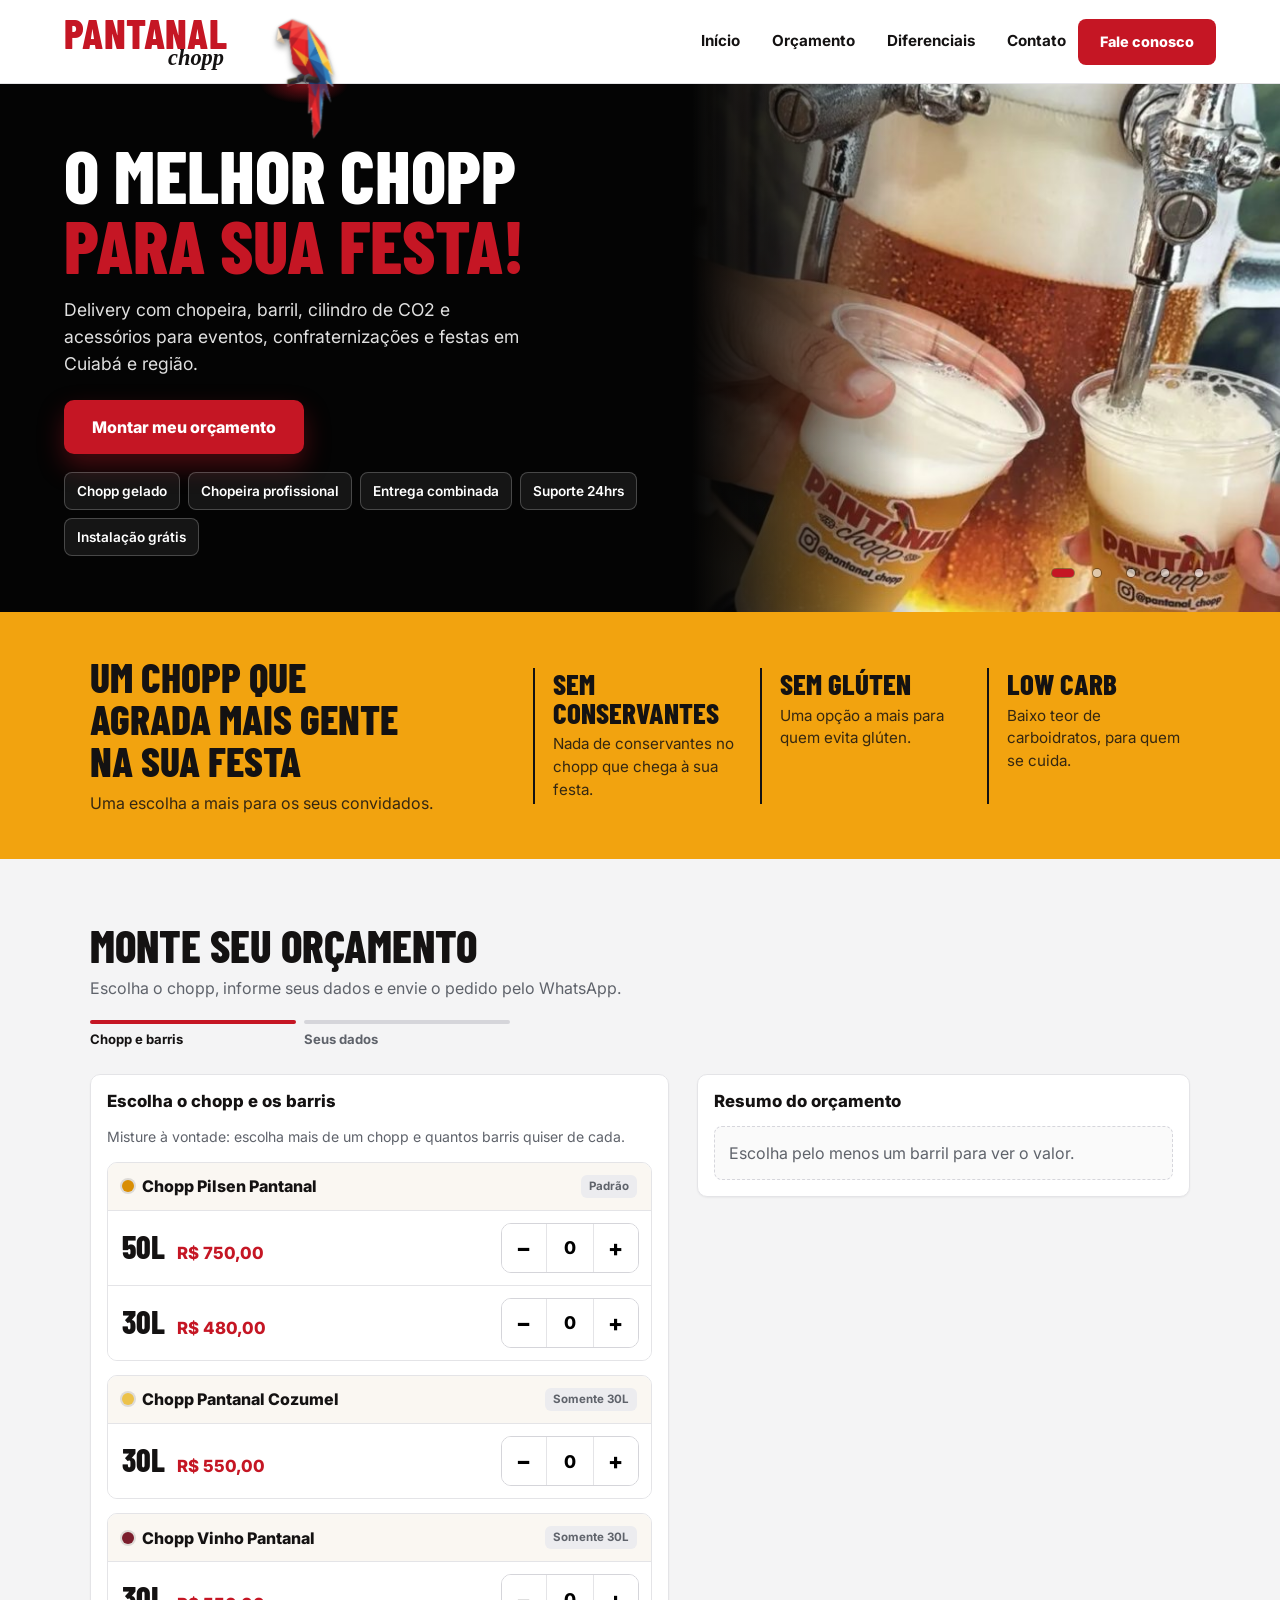
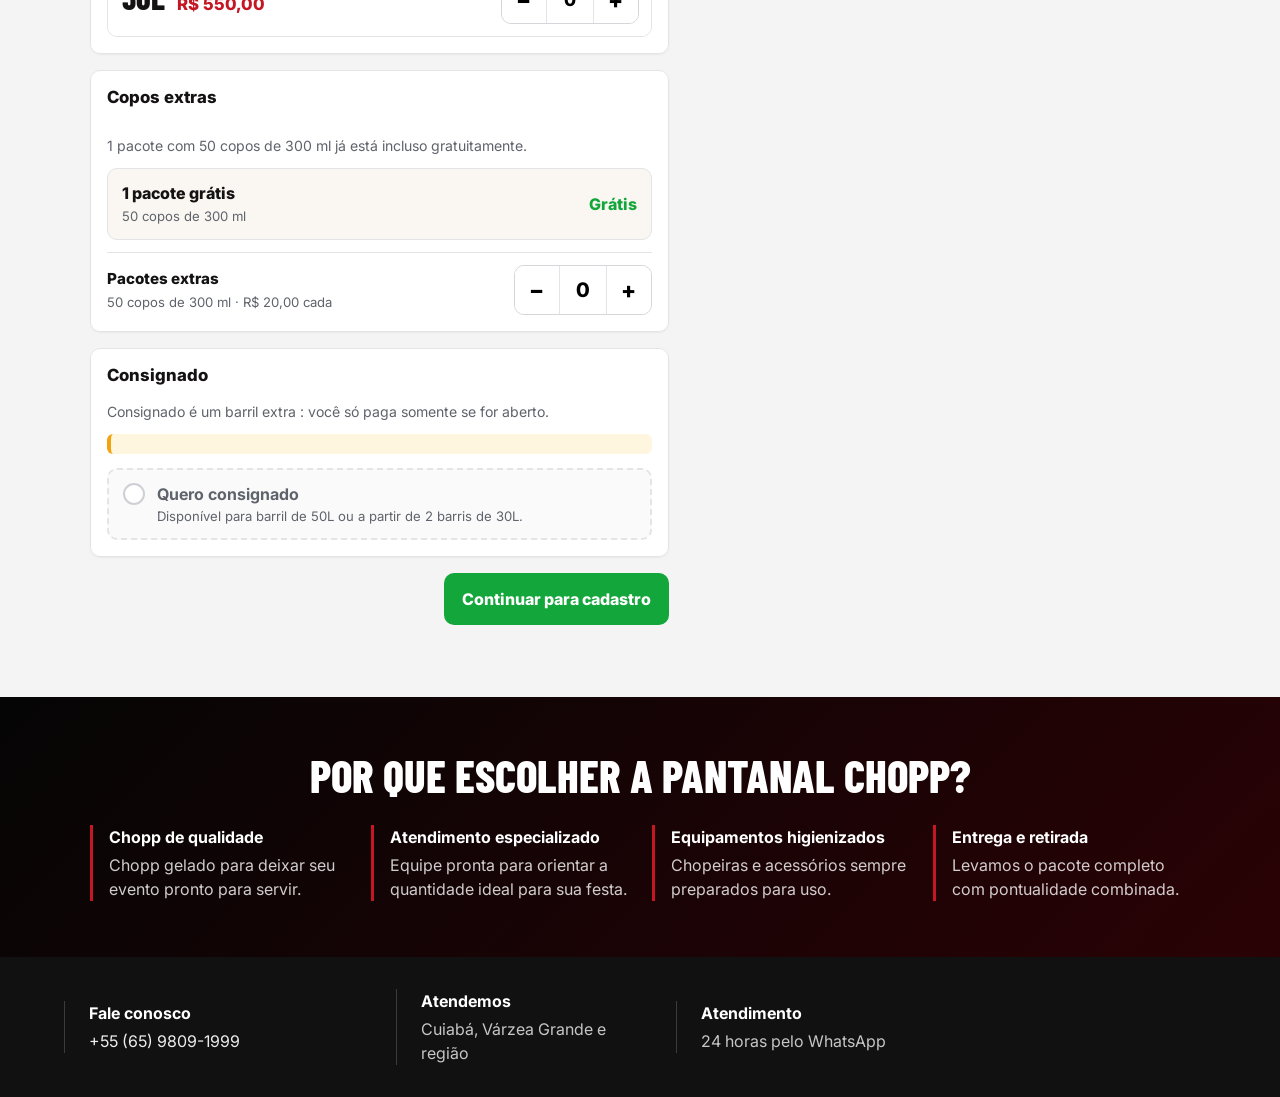
==== index.html @ 11d3174d "Atualizando o projeto com novas alterações" ====
<!doctype html>
<html lang="pt-BR">

<head>
  <meta charset="UTF-8" />
  <meta name="viewport" content="width=device-width, initial-scale=1.0, viewport-fit=cover" />
  <meta name="theme-color" content="#040404" />
  <title>Pantanal Chopp | Orçamento via WhatsApp</title>
  <link rel="preconnect" href="https://fonts.googleapis.com" />
  <link rel="preconnect" href="https://fonts.gstatic.com" crossorigin />
  <link
    href="https://fonts.googleapis.com/css2?family=Barlow+Condensed:wght@700;800&family=Inter:wght@400;500;600;700;800&display=swap"
    rel="stylesheet" />
  <link rel="stylesheet" href="styles.css" />
</head>

<body>

  <header class="site-header">

    <a class="brand" href="#inicio" aria-label="Pantanal Chopp - início">
      <span>Pantanal</span>
      <small>chopp</small>
    </a>

    <!-- Arara apoiada na borda da área preta (ver .arara-perch no CSS) -->
    <div class="arara-perch" aria-hidden="true">
      <img class="arara" src="logo-arara.png" alt="" decoding="async" />
    </div>

    <nav class="main-nav" id="mainNav" aria-label="Navegação principal">
      <a href="#inicio">Início</a>
      <a href="#orcamento">Orçamento</a>
      <a href="#como-funciona">Diferenciais</a>
      <a href="#contato">Contato</a>
    </nav>

    <div class="header-actions">
      <a class="header-whatsapp" href="https://wa.me/5565993307137" target="_blank" rel="noopener">
        <span class="label-long">Fale conosco</span><span class="label-short">WhatsApp</span>
      </a>
      <button class="menu-toggle" id="menuToggle" type="button" aria-label="Abrir menu" aria-expanded="false"
        aria-controls="mainNav">
        <span></span><span></span><span></span>
      </button>
    </div>

  </header>

  <main>
    <section class="hero" id="inicio">
      <div class="hero-figure" id="heroFigure" role="group" aria-roledescription="carrossel"
        aria-label="Fotos da Pantanal Chopp">

        <img class="hero-slide hero-slide--photo" src="slide-copos.jpg"
          alt="Dois copos de chopp Pantanal sendo servidos na chopeira" width="597" height="818" aria-hidden="true"
          style="--pos-m: center 80%; --pos-d: center 55%" />
        <img class="hero-slide hero-slide--photo" src="slide-campeao.jpg"
          alt="Pantanal Chopp Cuiabá, campeão no concurso Brasil Cup, com taça de chopp e troféus" width="778"
          height="984" aria-hidden="true" style="--pos-m: center 6%; --pos-d: center 10%" />
        <img class="hero-slide hero-slide--photo" src="slide-caneca.jpg"
          alt="Caneca de chopp gelada com a marca Pantanal Chopp" width="1024" height="1024" aria-hidden="true"
          style="--pos-m: center 50%; --pos-d: center 45%" />
        <img class="hero-slide hero-slide--photo" src="slide-caneca-rosa.jpg"
          alt="Mulher segurando caneca de chopp Pantanal Chopp em uma festa" width="680" height="1024"
          aria-hidden="true" style="--pos-m: center 50%; --pos-d: center 50%" />
        <img class="hero-slide hero-slide--photo" src="hero-pantanal-chopp.jpeg"
          alt="Mulher segurando caneca de chopp Pantanal Chopp em uma festa" width="680" height="1024"
          aria-hidden="true" style="--pos-m: center 50%; --pos-d: center 50%" />

        <div class="hero-dots" id="heroDots"></div>
      </div>

      <div class="hero-content">
        <h1>O melhor chopp <span>para sua festa!</span></h1>
        <p>
          Delivery com chopeira, barril, cilindro de CO2 e acessórios para eventos,
          confraternizações e festas em Cuiabá e região.
        </p>

        <a class="hero-cta" href="#orcamento">Montar meu orçamento</a>

        <ul class="hero-badges" aria-label="Diferenciais">
          <li>Chopp gelado</li>
          <li>Chopeira profissional</li>
          <li>Entrega combinada</li>
          <li>Suporte 24hrs</li>
          <li>Instalação grátis</li>
        </ul>
      </div>
    </section>

    <section class="perks" aria-labelledby="perks-title">
      <div class="perks-inner">
        <div class="perks-lead">
          <h2 id="perks-title">Um chopp que agrada mais gente na sua festa</h2>
          <p>Uma escolha a mais para os seus convidados.</p>
        </div>

        <ul class="perks-list">
          <li>
            <strong>Sem conservantes</strong>
            <span>Nada de conservantes no chopp que chega à sua festa.</span>
          </li>
          <li>
            <strong>Sem glúten</strong>
            <span>Uma opção a mais para quem evita glúten.</span>
          </li>
          <li>
            <strong>Low carb</strong>
            <span>Baixo teor de carboidratos, para quem se cuida.</span>
          </li>
        </ul>
      </div>
    </section>

    <section class="budget-section" id="orcamento">
      <div class="section-heading">
        <h2>Monte seu orçamento</h2>
        <p>Escolha o chopp, informe seus dados e envie o pedido pelo WhatsApp.</p>
      </div>

      <form class="budget-grid" id="budgetForm" data-step="1" novalidate>
        <ol class="progress" aria-label="Etapas do orçamento">
          <li><span>Chopp e barris</span></li>
          <li><span>Seus dados</span></li>
        </ol>

        <div class="steps">
          <section class="form-step is-active" data-step="1" aria-label="Etapa de orçamento">
            <fieldset class="panel" id="barris">
              <legend>Escolha o chopp e os barris</legend>
              <p class="panel-hint">Misture à vontade: escolha mais de um chopp e quantos barris quiser de cada.

              <div class="beer-list">
                <div class="beer" role="group" aria-labelledby="beer-pilsen" style="--beer: #d98e04">
                  <div class="beer-head">
                    <h3 id="beer-pilsen">Chopp Pilsen Pantanal</h3>
                    <span class="beer-tag">Padrão</span>
                  </div>
                  <div class="keg-row">
                    <div class="keg-info">
                      <strong>50L</strong>
                      <em>R$ 750,00</em>
                    </div>
                    <div class="quantity-control keg-qty" role="group"
                      aria-label="Quantidade de barris de 50L de Chopp Pilsen Pantanal">
                      <button type="button" data-target="qty-pilsen-50" data-delta="-1"
                        aria-label="Diminuir barris de 50L de Chopp Pilsen Pantanal">−</button>
                      <input id="qty-pilsen-50" name="qty-pilsen-50" type="number" min="0" max="20" value="0"
                        inputmode="numeric" data-keg data-beer="Chopp Pilsen Pantanal" data-short="Pilsen"
                        data-size="50L" data-liters="50" data-cups="166" data-price="750"
                        aria-label="Quantidade de barris de 50L de Chopp Pilsen Pantanal" />
                      <button type="button" data-target="qty-pilsen-50" data-delta="1"
                        aria-label="Aumentar barris de 50L de Chopp Pilsen Pantanal">+</button>
                    </div>
                  </div>
                  <div class="keg-row">
                    <div class="keg-info">
                      <strong>30L</strong>
                      <em>R$ 480,00</em>
                    </div>
                    <div class="quantity-control keg-qty" role="group"
                      aria-label="Quantidade de barris de 30L de Chopp Pilsen Pantanal">
                      <button type="button" data-target="qty-pilsen-30" data-delta="-1"
                        aria-label="Diminuir barris de 30L de Chopp Pilsen Pantanal">−</button>
                      <input id="qty-pilsen-30" name="qty-pilsen-30" type="number" min="0" max="20" value="0"
                        inputmode="numeric" data-keg data-beer="Chopp Pilsen Pantanal" data-short="Pilsen"
                        data-size="30L" data-liters="30" data-cups="100" data-price="480"
                        aria-label="Quantidade de barris de 30L de Chopp Pilsen Pantanal" />
                      <button type="button" data-target="qty-pilsen-30" data-delta="1"
                        aria-label="Aumentar barris de 30L de Chopp Pilsen Pantanal">+</button>
                    </div>
                  </div>
                </div>
                <div class="beer" role="group" aria-labelledby="beer-cozumel" style="--beer: #ecc24a">
                  <div class="beer-head">
                    <h3 id="beer-cozumel">Chopp Pantanal Cozumel</h3>
                    <span class="beer-tag">Somente 30L</span>
                  </div>
                  <div class="keg-row">
                    <div class="keg-info">
                      <strong>30L</strong>
                      <em>R$ 550,00</em>
                    </div>
                    <div class="quantity-control keg-qty" role="group"
                      aria-label="Quantidade de barris de 30L de Chopp Pantanal Cozumel">
                      <button type="button" data-target="qty-cozumel-30" data-delta="-1"
                        aria-label="Diminuir barris de 30L de Chopp Pantanal Cozumel">−</button>
                      <input id="qty-cozumel-30" name="qty-cozumel-30" type="number" min="0" max="20" value="0"
                        inputmode="numeric" data-keg data-beer="Chopp Pantanal Cozumel" data-short="Cozumel"
                        data-size="30L" data-liters="30" data-cups="100" data-price="550"
                        aria-label="Quantidade de barris de 30L de Chopp Pantanal Cozumel" />
                      <button type="button" data-target="qty-cozumel-30" data-delta="1"
                        aria-label="Aumentar barris de 30L de Chopp Pantanal Cozumel">+</button>
                    </div>
                  </div>
                </div>
                <div class="beer" role="group" aria-labelledby="beer-vinho" style="--beer: #7b1e2c">
                  <div class="beer-head">
                    <h3 id="beer-vinho">Chopp Vinho Pantanal</h3>
                    <span class="beer-tag">Somente 30L</span>
                  </div>
                  <div class="keg-row">
                    <div class="keg-info">
                      <strong>30L</strong>
                      <em>R$ 550,00</em>
                    </div>
                    <div class="quantity-control keg-qty" role="group"
                      aria-label="Quantidade de barris de 30L de Chopp Vinho Pantanal">
                      <button type="button" data-target="qty-vinho-30" data-delta="-1"
                        aria-label="Diminuir barris de 30L de Chopp Vinho Pantanal">−</button>
                      <input id="qty-vinho-30" name="qty-vinho-30" type="number" min="0" max="20" value="0"
                        inputmode="numeric" data-keg data-beer="Chopp Vinho Pantanal" data-short="Vinho" data-size="30L"
                        data-liters="30" data-cups="100" data-price="550"
                        aria-label="Quantidade de barris de 30L de Chopp Vinho Pantanal" />
                      <button type="button" data-target="qty-vinho-30" data-delta="1"
                        aria-label="Aumentar barris de 30L de Chopp Vinho Pantanal">+</button>
                    </div>
                  </div>
                </div>
              </div>

              <p class="form-error" id="budgetError" role="alert"></p>
            </fieldset>

            <!-- COPOS EXTRAS -->
<fieldset class="panel cups-panel" id="cupsPanel">
  <legend>Copos extras</legend>

  <p class="panel-hint">
    1 pacote com 50 copos de 300 ml já está incluso gratuitamente.
  </p>

  <div class="cups-free">
    <div>
      <strong>1 pacote grátis</strong>
      <span>50 copos de 300 ml</span>
    </div>

    <strong>Grátis</strong>
  </div>

  <div class="cups-extra-row">
    <div class="cups-extra-info">
      <strong>Pacotes extras</strong>
      <span>50 copos de 300 ml · R$ 20,00 cada</span>
    </div>

    <div
      class="quantity-control cups-qty"
      role="group"
      aria-label="Quantidade de pacotes de copos extras"
    >
      <button
        type="button"
        data-target="extra-cups"
        data-delta="-1"
        aria-label="Diminuir pacotes de copos extras"
      >
        −
      </button>

      <input
        id="extra-cups"
        name="extra-cups"
        type="number"
        min="0"
        max="20"
        value="0"
        inputmode="numeric"
        aria-label="Quantidade de pacotes de copos extras"
      />

      <button
        type="button"
        data-target="extra-cups"
        data-delta="1"
        aria-label="Aumentar pacotes de copos extras"
      >
        +
      </button>
    </div>
  </div>
</fieldset>

            <fieldset class="panel consign-panel is-locked" id="consignPanel">
              <legend>Consignado</legend>
              <p class="panel-hint">Consignado é um barril extra : você só paga somente se for aberto.</p>

              <div class="consign-warning" role="note">

              </div>

              <label class="consign-toggle">
                <input type="checkbox" id="consignado" name="consignado" disabled />
                <span class="check"></span>
                <span class="consign-text">
                  <strong>Quero consignado</strong>
                  <small id="consignHint">Disponível para barril de 50L ou a partir de 2 barris de 30L.</small>
                </span>
              </label>

              <div class="consign-options" id="consignOptions">
                <p class="consign-question" id="consignQuestion">Qual barril você quer no consignado?</p>
                <div class="consign-choices" role="radiogroup" aria-labelledby="consignQuestion">
                  <label class="consign-choice">
                    <input type="radio" name="consignKeg" value="50L Pilsen" data-size="50L"
                      data-beer="Chopp Pilsen Pantanal" data-short="Pilsen" />
                    <span class="check"></span>
                    <span><strong>50L</strong> · Chopp Pilsen Pantanal</span>
                  </label>
                  <label class="consign-choice">
                    <input type="radio" name="consignKeg" value="30L Pilsen" data-size="30L"
                      data-beer="Chopp Pilsen Pantanal" data-short="Pilsen" />
                    <span class="check"></span>
                    <span><strong>30L</strong> · Chopp Pilsen Pantanal</span>
                  </label>


                </div>
                <p class="form-error" id="consignError" role="alert"></p>
              </div>
            </fieldset>

            



            <div class="step-actions">
              <button class="next-button" type="button" id="goToCustomerData">Continuar para cadastro</button>
            </div>
          </section>

          <section class="form-step" data-step="2" aria-label="Etapa de cadastro">
            <section class="panel customer-panel">
              <h2>Seus dados</h2>

              <label>
                Nome completo
                <input id="name" name="name" type="text" placeholder="Digite seu nome completo" autocomplete="name"
                  required />
              </label>

              <label>
                CPF ou CNPJ
                <input id="document" name="document" type="text" inputmode="numeric" placeholder="Somente números"
                  autocomplete="off" required maxlength="18" />
                <small class="field-help">CPF tem 11 dígitos. CNPJ tem 14 dígitos.</small>
              </label>

              <label>
                WhatsApp
                <input id="phone" name="phone" type="tel" placeholder="(65) 9 9999-9999" autocomplete="tel" required />
              </label>

              <label>
                Endereço de entrega
                <input id="address" name="address" type="text" placeholder="Rua, número, bairro e cidade"
                  autocomplete="street-address" required />
              </label>

              <button type="button" id="getLocationButton">
                📍 Usar minha localização atual
              </button>

              <p id="locationStatus"></p>

              <div class="two-columns">
                <label>
                  Data da entrega
                  <input id="date" name="date" type="date" required />
                </label>

                <label>
                  Hora da entrega
                  <input id="time" name="time" type="time" required />
                </label>
              </div>

              <fieldset class="voltage-field">
                <legend>Voltagem do local de instalação</legend>
                <div class="segmented">
                  <label>
                    <input type="radio" name="voltage" value="127V" required />
                    <span>127V</span>
                  </label>
                  <label>
                    <input type="radio" name="voltage" value="220V" required />
                    <span>220V</span>
                  </label>
                </div>
              </fieldset>

              <label>
                Observações
                <textarea id="notes" name="notes" rows="3" placeholder="Opcional"></textarea>
              </label>

              <div class="step-actions split-actions">
                <button class="back-button" type="button" id="backToBudget">Voltar</button>
                <button class="submit-button" type="submit">Receber orçamento no WhatsApp</button>
              </div>

              <p class="privacy">Seus dados serão usados apenas para montar o atendimento.</p>
            </section>
          </section>
        </div>

        <aside class="sidebar">
          <section class="panel summary is-empty" id="budgetSummary" aria-live="polite">
            <h2>Resumo do orçamento</h2>
            <p class="summary-empty" id="summaryEmpty">Escolha pelo menos um barril para ver o valor.</p>
            <dl>
              <div class="summary-items">
                <dt>Barris</dt>
                <dd id="summaryKeg">-</dd>
              </div>
              <div>
                <dt>total</dt>
                <dd id="summaryLiters">-</dd>
              </div>
              <div>
                <dd id="summaryCups">-</dd>
              </div>
              <div>
                <dt>Consignado</dt>
                <dd id="summaryConsign">Não</dd>
              </div>
              <div class="summary-energy">
                <dt>Energia</dt>
                <dd id="summaryVoltage">Informe no cadastro</dd>
              </div>
              <div class="summary-total">
                <dt>Total estimado</dt>
                <dd id="summaryTotal">-</dd>
              </div>
            </dl>
          </section>
        </aside>

        <div class="action-bar" id="actionBar">
          <div class="action-total">
            <span id="barLabel">Total estimado</span>
            <strong id="barTotal">Escolha um barril</strong>
          </div>
          <button class="bar-button" type="button" id="barAction">Continuar</button>
        </div>
      </form>
    </section>

    <section class="benefits" id="como-funciona">
      <h2>Por que escolher a Pantanal Chopp?</h2>
      <div class="benefit-grid">
        <article>
          <strong>Chopp de qualidade</strong>
          <p>Chopp gelado para deixar seu evento pronto para servir.</p>
        </article>
        <article>
          <strong>Atendimento especializado</strong>
          <p>Equipe pronta para orientar a quantidade ideal para sua festa.</p>
        </article>
        <article>
          <strong>Equipamentos higienizados</strong>
          <p>Chopeiras e acessórios sempre preparados para uso.</p>
        </article>
        <article>
          <strong>Entrega e retirada</strong>
          <p>Levamos o pacote completo com pontualidade combinada.</p>
        </article>
      </div>
    </section>
  </main>

  <footer class="site-footer" id="contato">


    <div>
      <strong>Fale conosco</strong>
      <a href="https://wa.me/556598091999" target="_blank" rel="noopener">+55 (65) 9809-1999</a>
    </div>

    <div>
      <strong>Atendemos</strong>
      <p>Cuiabá, Várzea Grande e região</p>
    </div>

    <div>
      <strong>Atendimento</strong>
      <p>24 horas pelo WhatsApp</p>
    </div>

  </footer>

  <script src="script.js"></script>
</body>

</html>
---- styles.css ----
:root {
  --red: #c51624;
  --red-dark: #9f111c;
  --ink: #141212;
  --muted: #5f636b;
  --line: #e4e4e7;
  --paper: #f4f4f5;
  --night: #040404;
  --amber: #f2a30f;
  --amber-soft: #fff6df;
  --green: #13a63b;
  --green-dark: #0f8d32;
  --radius: 10px;
  --pad: clamp(16px, 5vw, 80px);
  --display: "Barlow Condensed", "Arial Narrow", Arial, sans-serif;
  --body: "Inter", Arial, sans-serif;
}

* {
  box-sizing: border-box;
}

html {
  scroll-behavior: smooth;
  scroll-padding-top: 72px;
  -webkit-text-size-adjust: 100%;
  text-size-adjust: 100%;
}

body {
  margin: 0;
  color: var(--ink);
  font-family: var(--body);
  line-height: 1.5;
  background: #fff;
  overflow-x: clip;
  -webkit-tap-highlight-color: transparent;
}

img {
  display: block;
  max-width: 100%;
}

a {
  color: inherit;
  text-decoration: none;
}

button,
input,
textarea {
  font: inherit;
}

:focus-visible {
  outline: 3px solid rgba(197, 22, 36, 0.5);
  outline-offset: 2px;
}

/* ---------- Header ---------- */

.site-header {
  position: sticky;
  top: 0;
  z-index: 30;
  display: flex;
  align-items: center;
  justify-content: space-between;
  gap: 12px;
  height: 64px;
  padding: 0 16px;
  background: #fff;
  border-bottom: 1px solid var(--line);
}

.brand {
  display: inline-flex;
  flex-direction: column;
  line-height: 0.82;
  text-transform: uppercase;
}

.brand span {
  color: var(--red);
  font-family: var(--display);
  font-size: 1.75rem;
  font-weight: 800;
  letter-spacing: 0.01em;
}

.brand small {
  align-self: flex-end;
  margin-right: 0.15em;
  color: var(--ink);
  font-family: Georgia, "Times New Roman", serif;
  font-size: 1.1rem;
  font-style: italic;
  font-weight: 700;
  text-transform: lowercase;
}

.header-actions {
  display: flex;
  flex-shrink: 0;
  align-items: center;
  gap: 8px;
}

.label-long {
  display: none;
}

.header-whatsapp {
  display: inline-flex;
  align-items: center;
  justify-content: center;
  min-height: 42px;
  padding: 0 14px;
  border-radius: 8px;
  color: #fff;
  background: var(--red);
  font-size: 0.9rem;
  font-weight: 800;
  white-space: nowrap;
}

.header-whatsapp:hover {
  background: var(--red-dark);
}

.menu-toggle {
  display: grid;
  align-content: center;
  justify-items: center;
  gap: 5px;
  width: 44px;
  height: 44px;
  padding: 0;
  border: 1px solid var(--line);
  border-radius: 8px;
  background: #fff;
  cursor: pointer;
}

.menu-toggle span {
  width: 20px;
  height: 2px;
  border-radius: 2px;
  background: var(--ink);
  transition: transform 160ms ease, opacity 160ms ease;
}

.menu-toggle[aria-expanded="true"] span:nth-child(1) {
  transform: translateY(7px) rotate(45deg);
}

.menu-toggle[aria-expanded="true"] span:nth-child(2) {
  opacity: 0;
}

.menu-toggle[aria-expanded="true"] span:nth-child(3) {
  transform: translateY(-7px) rotate(-45deg);
}

.main-nav {
  position: absolute;
  z-index: 3;
  top: 100%;
  left: 0;
  right: 0;
  display: none;
  flex-direction: column;
  background: #fff;
  border-bottom: 1px solid var(--line);
  box-shadow: 0 18px 30px rgba(0, 0, 0, 0.12);
}

.main-nav.is-open {
  display: flex;
}

.main-nav a {
  padding: 16px 20px;
  border-top: 1px solid var(--line);
  font-weight: 700;
}

.main-nav a:first-child {
  border-top: 0;
}

.main-nav a:hover {
  color: var(--red);
}

/* ---------- Arara apoiada na área preta ----------
   A borda de baixo do header é a borda de cima da área preta (hero).
   O galho da arara fica exatamente nessa linha: o corpo aparece no branco
   e a cauda desce por cima do preto.
   Ajuste fino: --arara-h (tamanho) e --feet (onde fica o galho na imagem,
   0 = topo do PNG, 1 = base do PNG). */

.arara-perch {
  --arara-h: 96px;
  --feet: 0.55;
  position: relative;
  z-index: 2;
  display: flex;
  flex: 1 1 0;
  align-items: flex-end;
  justify-content: center;
  align-self: stretch;
  min-width: 0;
  pointer-events: none;
}

.arara {
  position: relative;
  flex: none;
  width: auto;
  max-width: none;
  height: var(--arara-h);
  /* joga a cauda para baixo da linha, com o galho exatamente sobre ela */
  margin-bottom: calc(-1px - var(--arara-h) * (1 - var(--feet)));
  transform-origin: 50% calc(var(--feet) * 100%);
  transform: perspective(520px) rotateY(-14deg) rotateX(3deg);
  filter: drop-shadow(0 5px 3px rgba(0, 0, 0, 0.28)) drop-shadow(0 0 1px rgba(0, 0, 0, 0.35));
  animation: arara-sway 6s ease-in-out infinite;
  will-change: transform;
  transition: opacity 150ms ease;
}

/* menu do celular aberto: a arara sai de cena para não ficar sobre os links */
.site-header:has(.main-nav.is-open) .arara {
  opacity: 0;
}

/* luz vermelha da plumagem refletindo na borda do preto */
.arara-perch::after {
  content: "";
  position: absolute;
  top: calc(100% + 1px);
  left: 50%;
  width: calc(var(--arara-h) * 0.7);
  height: calc(var(--arara-h) * 0.16);
  translate: -50% 0;
  background: radial-gradient(ellipse at 50% 0, rgba(197, 22, 36, 0.6), rgba(197, 22, 36, 0) 70%);
}

@keyframes arara-sway {
  0%,
  100% {
    transform: perspective(520px) rotateY(-14deg) rotateX(3deg);
  }

  50% {
    transform: perspective(520px) rotateY(9deg) rotateX(3deg);
  }
}



/* ---------- Hero ---------- */

.hero {
  position: relative;
  color: #fff;
  background: var(--night);
  overflow: hidden;
}

.hero-figure {
  position: relative;
  height: 270px;
}

.hero-slide {
  position: absolute;
  inset: 0;
  width: 100%;
  height: 100%;
  object-fit: cover;
  object-position: var(--pos-m, center);
  opacity: 0;
  transition: opacity 900ms ease;
}

.hero-slide.is-active {
  opacity: 1;
}

.hero-dots {
  position: absolute;
  right: 12px;
  bottom: 30px;
  z-index: 2;
  display: flex;
}

.hero-dot {
  display: grid;
  place-items: center;
  width: 34px;
  height: 34px;
  padding: 0;
  border: 0;
  background: none;
  cursor: pointer;
}

.hero-dot::before {
  content: "";
  width: 8px;
  height: 8px;
  border-radius: 8px;
  background: rgba(255, 255, 255, 0.6);
  box-shadow: 0 0 0 1px rgba(0, 0, 0, 0.35);
  transition: width 200ms ease, background 200ms ease;
}

.hero-dot[aria-current="true"]::before {
  width: 22px;
  background: var(--red);
}

.hero-figure::after {
  content: "";
  position: absolute;
  inset: 0;
  background: linear-gradient(to bottom, rgba(4, 4, 4, 0) 45%, var(--night) 100%);
}

.hero-content {
  position: relative;
  padding: 0 20px 32px;
  margin-top: -18px;
}

.hero h1 {
  margin: 0;
  font-family: var(--display);
  font-size: clamp(2.7rem, 13.5vw, 3.8rem);
  font-weight: 800;
  line-height: 0.95;
  text-transform: uppercase;
}

.hero h1 span {
  display: block;
  color: var(--red);
}

.hero p {
  max-width: 520px;
  margin: 16px 0 0;
  color: rgba(255, 255, 255, 0.88);
  font-size: 1rem;
  line-height: 1.55;
}

.hero-cta {
  display: flex;
  align-items: center;
  justify-content: center;
  min-height: 54px;
  margin-top: 22px;
  border-radius: var(--radius);
  color: #fff;
  background: var(--red);
  font-weight: 800;
  box-shadow: 0 12px 26px rgba(197, 22, 36, 0.35);
}

.hero-cta:hover {
  background: var(--red-dark);
}

.hero-badges {
  display: flex;
  flex-wrap: wrap;
  gap: 8px;
  margin: 18px 0 0;
  padding: 0;
  list-style: none;
}

.hero-badges li {
  padding: 8px 12px;
  border: 1px solid rgba(255, 255, 255, 0.22);
  border-radius: 8px;
  background: rgba(255, 255, 255, 0.07);
  font-size: 0.85rem;
  font-weight: 600;
}

/* ---------- Diferenciais ---------- */

.perks {
  padding: 22px 20px 30px;
  color: var(--ink);
  background: var(--amber);
}

.perks-inner {
  display: grid;
  gap: 20px;
  width: min(1100px, 100%);
  margin: 0 auto;
}

.perks h2 {
  margin: 0;
  text-wrap: balance;
  font-family: var(--display);
  font-size: 2.1rem;
  font-weight: 800;
  line-height: 1;
  text-transform: uppercase;
}

.perks-lead p {
  margin: 10px 0 0;
  max-width: 46ch;
  color: rgba(20, 18, 18, 0.85);
}

.perks-list {
  display: grid;
  margin: 0;
  padding: 0;
  list-style: none;
}

.perks-list li {
  padding: 14px 0;
  border-top: 2px solid var(--ink);
}

.perks-list strong {
  display: block;
  font-family: var(--display);
  font-size: 1.8rem;
  font-weight: 800;
  line-height: 1;
  text-transform: uppercase;
}

.perks-list span {
  display: block;
  margin-top: 6px;
  color: rgba(20, 18, 18, 0.85);
  font-size: 0.95rem;
}

/* ---------- Orçamento ---------- */

.budget-section {
  padding: 32px 16px 40px;
  background: var(--paper);
}

.section-heading {
  width: min(1100px, 100%);
  margin: 0 auto 20px;
}

.section-heading h2,
.benefits h2 {
  margin: 0;
  font-family: var(--display);
  font-size: 2.2rem;
  font-weight: 800;
  line-height: 1;
  text-transform: uppercase;
}

.section-heading p {
  margin: 8px 0 0;
  color: var(--muted);
}

.budget-grid {
  display: flex;
  flex-direction: column;
  gap: 16px;
  width: min(640px, 100%);
  margin: 0 auto;
}

.budget-grid,
.steps,
.sidebar,
.panel,
.form-step {
  min-width: 0;
}

.steps,
.sidebar {
  display: grid;
  align-content: start;
  gap: 16px;
}

.form-step {
  display: none;
  align-content: start;
  gap: 16px;
}

.form-step.is-active {
  display: grid;
}

/* Progresso */

.progress {
  display: flex;
  gap: 8px;
  order: -2;
  margin: 0;
  padding: 0;
  list-style: none;
}

.progress li {
  display: grid;
  flex: 1;
  gap: 6px;
  color: var(--muted);
  font-size: 0.82rem;
  font-weight: 700;
}

.progress li::before {
  content: "";
  height: 4px;
  border-radius: 4px;
  background: #d5d5da;
}

.budget-grid[data-step="1"] .progress li:first-child,
.budget-grid[data-step="2"] .progress li {
  color: var(--ink);
}

.budget-grid[data-step="1"] .progress li:first-child::before,
.budget-grid[data-step="2"] .progress li::before {
  background: var(--red);
}

/* Painéis */

.panel {
  margin: 0;
  padding: 16px;
  border: 1px solid var(--line);
  border-radius: var(--radius);
  background: #fff;
  box-shadow: 0 1px 2px rgba(20, 18, 18, 0.05);
}

.panel legend,
.customer-panel h2,
.summary h2 {
  margin: 0 0 14px;
  padding: 0;
  font-size: 1.05rem;
  font-weight: 800;
  line-height: 1.3;
}

.panel legend {
  float: left;
  width: 100%;
}

.panel legend + * {
  clear: both;
}

/* Barris */

.panel-hint {
  margin: 0 0 14px;
  color: var(--muted);
  font-size: 0.88rem;
}

.beer-list {
  display: grid;
  gap: 14px;
}

.beer {
  overflow: hidden;
  border: 1px solid var(--line);
  border-radius: var(--radius);
  background: #fff;
}

.beer-head {
  display: flex;
  align-items: center;
  justify-content: space-between;
  gap: 10px;
  padding: 12px 14px;
  background: #faf7f2;
  border-bottom: 1px solid var(--line);
}

.beer-head h3 {
  display: flex;
  align-items: center;
  gap: 8px;
  margin: 0;
  font-size: 1rem;
  font-weight: 800;
  line-height: 1.25;
}

.beer-head h3::before {
  content: "";
  flex-shrink: 0;
  width: 12px;
  height: 12px;
  border-radius: 50%;
  background: var(--beer, var(--amber));
  box-shadow: 0 0 0 2px rgba(20, 18, 18, 0.12);
}

.beer-tag {
  flex-shrink: 0;
  padding: 3px 8px;
  border-radius: 6px;
  color: var(--muted);
  background: #ececef;
  font-size: 0.72rem;
  font-weight: 700;
}

.keg-row {
  display: flex;
  align-items: center;
  justify-content: space-between;
  gap: 12px;
  padding: 12px 12px 12px 14px;
  background: #fff;
  box-shadow: inset 4px 0 0 transparent;
  transition: box-shadow 160ms ease, background 160ms ease;
}

.keg-row + .keg-row {
  border-top: 1px solid var(--line);
}

.keg-row.is-selected {
  background: #fff7f7;
  box-shadow: inset 4px 0 0 var(--red);
}

.keg-info {
  display: grid;
  grid-template-columns: auto minmax(0, 1fr);
  align-items: baseline;
  column-gap: 12px;
  row-gap: 2px;
  min-width: 0;
}

.keg-info strong {
  grid-column: 1;
  grid-row: 1;
  font-family: var(--display);
  font-size: 2rem;
  font-weight: 800;
  line-height: 1;
}

.keg-info small {
  grid-column: 1 / -1;
  grid-row: 2;
  color: var(--muted);
  font-size: 0.82rem;
  line-height: 1.35;
}

.keg-info em {
  grid-column: 2;
  grid-row: 1;
  white-space: nowrap;
  color: var(--red);
  font-size: 1.05rem;
  font-style: normal;
  font-weight: 800;
}

/* Consignado */

.consign-toggle {
  display: flex;
  align-items: flex-start;
  gap: 12px;
  padding: 12px 14px;
  border: 2px solid var(--line);
  border-radius: var(--radius);
  background: #fff;
  cursor: pointer;
  transition: border-color 160ms ease, box-shadow 160ms ease, opacity 160ms ease;
}

.consign-toggle:has(input:checked) {
  border-color: var(--red);
  box-shadow: 0 10px 24px rgba(197, 22, 36, 0.12);
}

.consign-toggle:has(input:focus-visible) {
  outline: 3px solid rgba(197, 22, 36, 0.4);
  outline-offset: 2px;
}

.consign-toggle input {
  position: absolute;
  width: 1px;
  height: 1px;
  opacity: 0;
  pointer-events: none;
}

.consign-text {
  display: grid;
  gap: 2px;
}

.consign-text small {
  color: var(--muted);
  font-size: 0.82rem;
  line-height: 1.35;
}

.consign-panel.is-locked .consign-toggle {
  border-style: dashed;
  background: #fafafa;
  cursor: not-allowed;
}

.consign-panel.is-locked .consign-text strong {
  color: var(--muted);
}

.consign-panel .panel-hint {
  margin-bottom: 12px;
}

.consign-warning {
  display: grid;
  gap: 2px;
  margin-bottom: 14px;
  padding: 10px 12px;
  border-left: 4px solid var(--amber);
  border-radius: 6px;
  color: #513d00;
  background: var(--amber-soft);
  font-size: 0.88rem;
}

.consign-warning p {
  margin: 0;
}

.consign-options {
  display: none;
  gap: 10px;
  margin-top: 14px;
}

.consign-panel.is-open .consign-options {
  display: grid;
}

.consign-question {
  margin: 0;
  font-size: 0.92rem;
  font-weight: 800;
}

.consign-choices {
  display: grid;
  gap: 8px;
}

.consign-choice {
  position: relative;
  display: flex;
  align-items: center;
  gap: 12px;
  min-height: 52px;
  padding: 10px 14px;
  border: 2px solid var(--line);
  border-radius: var(--radius);
  background: #fff;
  font-size: 0.92rem;
  cursor: pointer;
  transition: border-color 160ms ease, box-shadow 160ms ease;
}

.consign-choice:has(input:checked) {
  border-color: var(--red);
  box-shadow: 0 8px 20px rgba(197, 22, 36, 0.12);
}

.consign-choice:has(input:focus-visible) {
  outline: 3px solid rgba(197, 22, 36, 0.4);
  outline-offset: 2px;
}

.consign-choice input {
  position: absolute;
  width: 1px;
  height: 1px;
  opacity: 0;
  pointer-events: none;
}

.consign-choice .check {
  margin-top: 0;
}

.consign-choice input:checked ~ .check {
  border-color: var(--red);
  background: var(--red);
}

.consign-choice input:checked ~ .check::after {
  opacity: 1;
}

.check {
  position: relative;
  flex-shrink: 0;
  width: 22px;
  height: 22px;
  margin-top: 1px;
  border: 2px solid #cfd0d5;
  border-radius: 50%;
  background: #fff;
}

.check::after {
  content: "";
  position: absolute;
  left: 6px;
  top: 2px;
  width: 6px;
  height: 11px;
  border: solid #fff;
  border-width: 0 2px 2px 0;
  opacity: 0;
  transform: rotate(45deg);
}

.consign-toggle input:checked ~ .check {
  border-color: var(--red);
  background: var(--red);
}

.consign-toggle input:checked ~ .check::after {
  opacity: 1;
}

.form-error {
  min-height: 0;
  margin: 0;
  color: var(--red);
  font-size: 0.92rem;
  font-weight: 700;
}

.form-error:not(:empty) {
  margin-top: 12px;
}

/* Quantidade */

.quantity-control {
  display: grid;
  grid-template-columns: 60px minmax(0, 1fr) 60px;
  width: 100%;
  overflow: hidden;
  border: 1px solid #d5d5da;
  border-radius: var(--radius);
  background: #fff;
}

.quantity-control button,
.quantity-control input {
  width: 100%;
  height: 56px;
  border: 0;
  background: #fff;
  text-align: center;
  font-size: 1.25rem;
  font-weight: 800;
}

.quantity-control button {
  font-size: 1.6rem;
  cursor: pointer;
}

.quantity-control button:active {
  color: var(--red);
  background: #fff2f3;
}

.quantity-control input {
  min-width: 0;
  border-inline: 1px solid var(--line);
  appearance: textfield;
  -moz-appearance: textfield;
}

.quantity-control input::-webkit-outer-spin-button,
.quantity-control input::-webkit-inner-spin-button {
  margin: 0;
  -webkit-appearance: none;
}

.keg-qty {
  flex-shrink: 0;
  width: 138px;
  grid-template-columns: 44px minmax(0, 1fr) 44px;
}

.keg-qty button,
.keg-qty input {
  height: 48px;
  font-size: 1.1rem;
}

.keg-qty button {
  font-size: 1.4rem;
}

.notice {
  margin: 0;
  padding: 10px 12px;
  border-radius: 8px;
  color: #513d00;
  background: var(--amber-soft);
  font-size: 0.86rem;
}

/* Cadastro */

.customer-panel {
  display: grid;
  gap: 14px;
}

.customer-panel h2 {
  float: none;
  margin: 0;
}

.customer-panel label {
  display: grid;
  gap: 6px;
  font-size: 0.9rem;
  font-weight: 700;
}

.field-help {
  color: var(--muted);
  font-size: 0.78rem;
  font-weight: 500;
}

.customer-panel input,
.customer-panel textarea {
  display: block;
  width: 100%;
  min-width: 0;
  max-width: 100%;
  min-height: 52px;
  padding: 12px 14px;
  border: 1px solid #d5d5da;
  border-radius: 8px;
  outline: 0;
  background: #fff;
  color: var(--ink);
  font-size: 1rem;
  font-weight: 500;
}

.customer-panel input[type="text"],
.customer-panel input[type="tel"],
.customer-panel textarea {
  -webkit-appearance: none;
  appearance: none;
}

.customer-panel input[type="date"],
.customer-panel input[type="time"] {
  color-scheme: light;
}

.customer-panel textarea {
  resize: vertical;
}

.customer-panel input:focus,
.customer-panel textarea:focus {
  border-color: var(--red);
  box-shadow: 0 0 0 3px rgba(197, 22, 36, 0.14);
}

.two-columns {
  display: grid;
  grid-template-columns: repeat(2, minmax(0, 1fr));
  gap: 12px;
}

.voltage-field {
  display: grid;
  gap: 8px;
  min-width: 0;
  margin: 0;
  padding: 0;
  border: 0;
}

.voltage-field legend {
  float: none;
  width: auto;
  margin: 0 0 8px;
  padding: 0;
  font-size: 0.9rem;
  font-weight: 700;
}

.segmented {
  display: grid;
  grid-template-columns: repeat(2, minmax(0, 1fr));
  width: 100%;
  overflow: hidden;
  border: 1px solid #d5d5da;
  border-radius: 8px;
}

.customer-panel .segmented label {
  position: relative;
  display: block;
  cursor: pointer;
}

.customer-panel .segmented input {
  position: absolute;
  top: 0;
  left: 0;
  width: 1px;
  min-height: 0;
  height: 1px;
  padding: 0;
  opacity: 0;
}

.segmented span {
  display: grid;
  place-items: center;
  min-height: 52px;
  background: #fff;
  font-weight: 800;
}

.segmented label + label span {
  border-left: 1px solid var(--line);
}

.segmented input:checked + span {
  color: #fff;
  background: var(--red);
}

.segmented input:focus-visible + span {
  outline: 3px solid rgba(197, 22, 36, 0.4);
  outline-offset: -3px;
}

.privacy {
  margin: 0;
  color: var(--muted);
  font-size: 0.82rem;
  text-align: center;
}

/* Botões de etapa (desktop) e voltar */

.step-actions {
  display: flex;
  justify-content: flex-end;
  gap: 12px;
}

.split-actions {
  display: grid;
  grid-template-columns: 130px minmax(0, 1fr);
}

.next-button,
.back-button,
.submit-button {
  min-height: 52px;
  padding: 0 18px;
  border: 0;
  border-radius: var(--radius);
  font-weight: 800;
  cursor: pointer;
}

.next-button,
.submit-button {
  color: #fff;
  background: var(--green);
}

.next-button:hover,
.submit-button:hover {
  background: var(--green-dark);
}

.back-button {
  color: var(--ink);
  background: #ececef;
}

.back-button:hover {
  background: #dfdfe3;
}

/* Resumo */

.summary dl {
  display: grid;
  grid-template-columns: repeat(2, minmax(0, 1fr));
  gap: 14px 12px;
  margin: 0;
}

.summary dl div {
  display: grid;
  align-content: start;
  gap: 2px;
}

.summary dt {
  color: var(--muted);
  font-size: 0.8rem;
}

.summary dd {
  margin: 0;
  font-weight: 800;
}

.summary-items {
  grid-column: 1 / -1;
}

.summary-items dd {
  white-space: pre-line;
}

.summary-energy {
  display: none;
}

.summary dl .summary-total {
  grid-column: 1 / -1;
  padding-top: 12px;
  border-top: 1px solid var(--line);
}

.summary dl .summary-total dd {
  color: var(--red);
  font-size: 1.5rem;
}

.summary-empty {
  display: none;
  margin: 0;
  padding: 14px;
  border: 1px dashed #d6d6dc;
  border-radius: 8px;
  color: var(--muted);
  background: #fafafa;
}

.summary.is-empty .summary-empty {
  display: block;
}

.summary.is-empty dl {
  display: none;
}

/* Barra de ação fixa (celular) */

.action-bar {
  position: sticky;
  bottom: calc(10px + env(safe-area-inset-bottom, 0px));
  z-index: 15;
  order: 5;
  display: flex;
  align-items: center;
  justify-content: space-between;
  gap: 12px;
  padding: 10px 10px 10px 16px;
  border-radius: 14px;
  color: #fff;
  background: #1a1414;
  box-shadow: 0 12px 30px rgba(0, 0, 0, 0.35);
}

.action-total {
  display: grid;
  min-width: 0;
}

.action-total span {
  color: rgba(255, 255, 255, 0.62);
  font-size: 0.72rem;
}

.action-total strong {
  overflow: hidden;
  font-size: 1.1rem;
  font-weight: 800;
  text-overflow: ellipsis;
  white-space: nowrap;
}

.bar-button {
  flex-shrink: 0;
  min-height: 48px;
  padding: 0 18px;
  border: 0;
  border-radius: 10px;
  color: #fff;
  background: var(--green);
  font-weight: 800;
  cursor: pointer;
}

.bar-button:active {
  background: var(--green-dark);
}

/* Em celular, quem manda é a barra fixa */
.form-step[data-step="1"] .step-actions,
.submit-button {
  display: none;
}

.split-actions {
  grid-template-columns: 1fr;
}

.budget-grid[data-step="1"] .sidebar {
  display: none;
}

.budget-grid[data-step="2"] .sidebar {
  order: -1;
}

/* ---------- Benefícios ---------- */

.benefits {
  padding: 40px 20px;
  color: #fff;
  background: linear-gradient(135deg, #050505, #2a0205);
}

.benefits h2 {
  text-align: center;
  font-size: 2rem;
}

.benefit-grid {
  display: grid;
  gap: 20px;
  width: min(1100px, 100%);
  margin: 28px auto 0;
}

.benefit-grid article {
  padding-left: 16px;
  border-left: 3px solid var(--red);
}

.benefit-grid strong {
  display: block;
  margin-bottom: 4px;
}

.benefit-grid p {
  margin: 0;
  color: rgba(255, 255, 255, 0.8);
  line-height: 1.5;
}

/* ---------- Rodapé ---------- */

.site-footer {
  display: grid;
  gap: 20px;
  padding: 32px 20px 40px;
  color: #fff;
  background: #111;
}

.footer-brand small {
  color: #fff;
}

.site-footer div {
  display: grid;
  gap: 4px;
  padding-top: 18px;
  border-top: 1px solid rgba(255, 255, 255, 0.16);
}

.site-footer p {
  margin: 0;
  color: rgba(255, 255, 255, 0.76);
}

.site-footer a:not(.brand) {
  color: rgba(255, 255, 255, 0.92);
}

/* ---------- Telas muito estreitas ---------- */

@media (max-width: 359px) {
  .header-whatsapp {
    display: none;
  }

  .two-columns {
    grid-template-columns: 1fr;
  }

  .keg-info {
    grid-template-columns: 1fr;
  }

  .keg-info strong,
  .keg-info em,
  .keg-info small {
    grid-column: 1;
    grid-row: auto;
  }

  .keg-qty {
    width: 126px;
  }
}

/* ---------- Tablet ---------- */

@media (min-width: 600px) {
  .label-long {
    display: inline;
  }

  .label-short {
    display: none;
  }

  .brand span {
    font-size: 2rem;
  }

  .arara-perch {
    --arara-h: 108px;
  }

  .hero-figure {
    height: 380px;
  }

  .hero-content {
    max-width: 640px;
    padding-inline: var(--pad);
  }

  .hero-cta {
    display: inline-flex;
    padding: 0 28px;
  }

  .benefit-grid {
    grid-template-columns: repeat(2, minmax(0, 1fr));
  }

  .site-footer {
    grid-template-columns: repeat(2, minmax(0, 1fr));
  }

  .footer-brand {
    grid-column: 1 / -1;
  }
}

/* ---------- Desktop ---------- */

@media (min-width: 981px) {
  html {
    scroll-padding-top: 96px;
  }

  .site-header {
    height: 84px;
    padding-inline: var(--pad);
  }

  .brand span {
    font-size: 2.6rem;
  }

  .brand small {
    font-size: 1.4rem;
  }

  .menu-toggle {
    display: none;
  }

  .arara-perch {
    --arara-h: 128px;
    flex: none;
    width: 90px;
    margin-left: 20px;
  }

  .main-nav {
    margin-left: auto;
    position: static;
    display: flex;
    flex-direction: row;
    gap: 32px;
    border: 0;
    box-shadow: none;
    background: transparent;
  }

  .main-nav a,
  .main-nav a:first-child {
    padding: 10px 0;
    border: 0;
    font-size: 0.95rem;
  }

  .header-whatsapp {
    min-height: 46px;
    padding: 0 22px;
  }

  .hero {
    display: grid;
    align-items: center;
    min-height: 520px;
  }

  .hero-figure {
    position: absolute;
    inset: 0;
    height: auto;
  }

  .hero-slide {
    object-position: var(--pos-d, center right);
  }

  .hero-slide--full {
    object-position: center right;
  }

  .hero-slide--photo {
    left: auto;
    right: 0;
    width: 46%;
    -webkit-mask-image: linear-gradient(90deg, transparent 0, #000 38%);
    mask-image: linear-gradient(90deg, transparent 0, #000 38%);
  }

  .hero-dots {
    right: var(--pad);
    bottom: 22px;
  }

  .hero-figure::after {
    background: linear-gradient(90deg, rgba(4, 4, 4, 0.9) 0%, rgba(4, 4, 4, 0.5) 40%, rgba(4, 4, 4, 0) 70%);
  }

  .hero-content {
    max-width: none;
    width: min(700px, 100%);
    margin: 0;
    padding: 56px 0 56px var(--pad);
  }

  .hero h1 {
    font-size: 4.6rem;
  }

  .hero p {
    max-width: 470px;
    font-size: 1.1rem;
  }

  .perks {
    padding: 44px var(--pad);
  }

  .perks-inner {
    grid-template-columns: minmax(0, 1fr) minmax(0, 1.7fr);
    align-items: center;
    gap: 56px;
  }

  .perks h2 {
    font-size: 2.6rem;
  }

  .perks-list {
    grid-template-columns: repeat(3, minmax(0, 1fr));
    gap: 24px;
  }

  .perks-list li {
    padding: 2px 0 2px 18px;
    border-top: 0;
    border-left: 2px solid var(--ink);
  }

  .budget-section {
    padding: 64px var(--pad) 72px;
  }

  .section-heading h2,
  .benefits h2 {
    font-size: 2.8rem;
  }

  .budget-grid {
    display: grid;
    grid-template-columns: minmax(0, 1.08fr) minmax(320px, 0.92fr);
    gap: 24px 28px;
    width: min(1100px, 100%);
  }

  .progress {
    grid-column: 1 / -1;
    max-width: 420px;
  }

  .sidebar {
    position: sticky;
    top: 108px;
    align-self: start;
  }

  .budget-grid[data-step="1"] .sidebar {
    display: grid;
  }

  .summary dl {
    grid-template-columns: 1fr;
    gap: 0;
  }

  .summary dl div,
  .summary dl .summary-energy {
    display: grid;
    gap: 4px;
    padding: 13px 0;
    border-bottom: 1px solid var(--line);
  }

  .summary dl div:first-child {
    padding-top: 0;
  }

  .summary dl .summary-total {
    padding-bottom: 0;
    border-bottom: 0;
  }

  .summary dd {
    color: var(--red);
  }

  .action-bar {
    display: none;
  }

  .form-step[data-step="1"] .step-actions {
    display: flex;
  }

  .submit-button {
    display: inline-flex;
    align-items: center;
    justify-content: center;
    text-transform: uppercase;
  }

  .split-actions {
    grid-template-columns: 130px minmax(0, 1fr);
  }

  .benefits {
    padding: 56px var(--pad);
  }

  .benefit-grid {
    grid-template-columns: repeat(4, minmax(0, 1fr));
    gap: 24px;
  }

  .site-footer {
    grid-template-columns: 1.2fr repeat(3, 1fr);
    align-items: center;
    padding: 32px var(--pad);
  }

  .footer-brand {
    grid-column: auto;
  }

  .site-footer div {
    padding: 0 0 0 24px;
    border-top: 0;
    border-left: 1px solid rgba(255, 255, 255, 0.18);
  }
}

@media (prefers-reduced-motion: reduce) {
  html {
    scroll-behavior: auto;
  }

  * {
    transition: none !important;
  }

  .arara {
    animation: none;
  }
}
/* ---------- Copos extras ---------- */

.cups-panel {
  display: grid;
  gap: 12px;
}

.cups-panel .panel-hint {
  margin-bottom: 0;
}

.cups-free {
  display: flex;
  align-items: center;
  justify-content: space-between;
  gap: 12px;
  padding: 12px 14px;
  border: 1px solid var(--line);
  border-radius: var(--radius);
  background: #faf7f2;
}

.cups-free div {
  display: grid;
  gap: 2px;
}

.cups-free strong {
  font-weight: 800;
}

.cups-free span {
  color: var(--muted);
  font-size: 0.82rem;
}

.cups-free > strong {
  color: var(--green);
  white-space: nowrap;
}

.cups-extra-row {
  display: flex;
  align-items: center;
  justify-content: space-between;
  gap: 14px;
  padding: 12px 0 0;
  border-top: 1px solid var(--line);
}

.cups-extra-info {
  display: grid;
  gap: 3px;
  min-width: 0;
}

.cups-extra-info strong {
  font-size: 0.95rem;
  font-weight: 800;
}

.cups-extra-info span {
  color: var(--muted);
  font-size: 0.82rem;
  line-height: 1.35;
}

.cups-qty {
  flex-shrink: 0;
  width: 138px;
  grid-template-columns: 44px minmax(0, 1fr) 44px;
}

.cups-qty button,
.cups-qty input {
  height: 48px;
}

.cups-qty button {
  font-size: 1.4rem;
}

@media (max-width: 480px) {
  .cups-extra-row {
    align-items: stretch;
    flex-direction: column;
  }

  .cups-qty {
    width: 100%;
  }
}
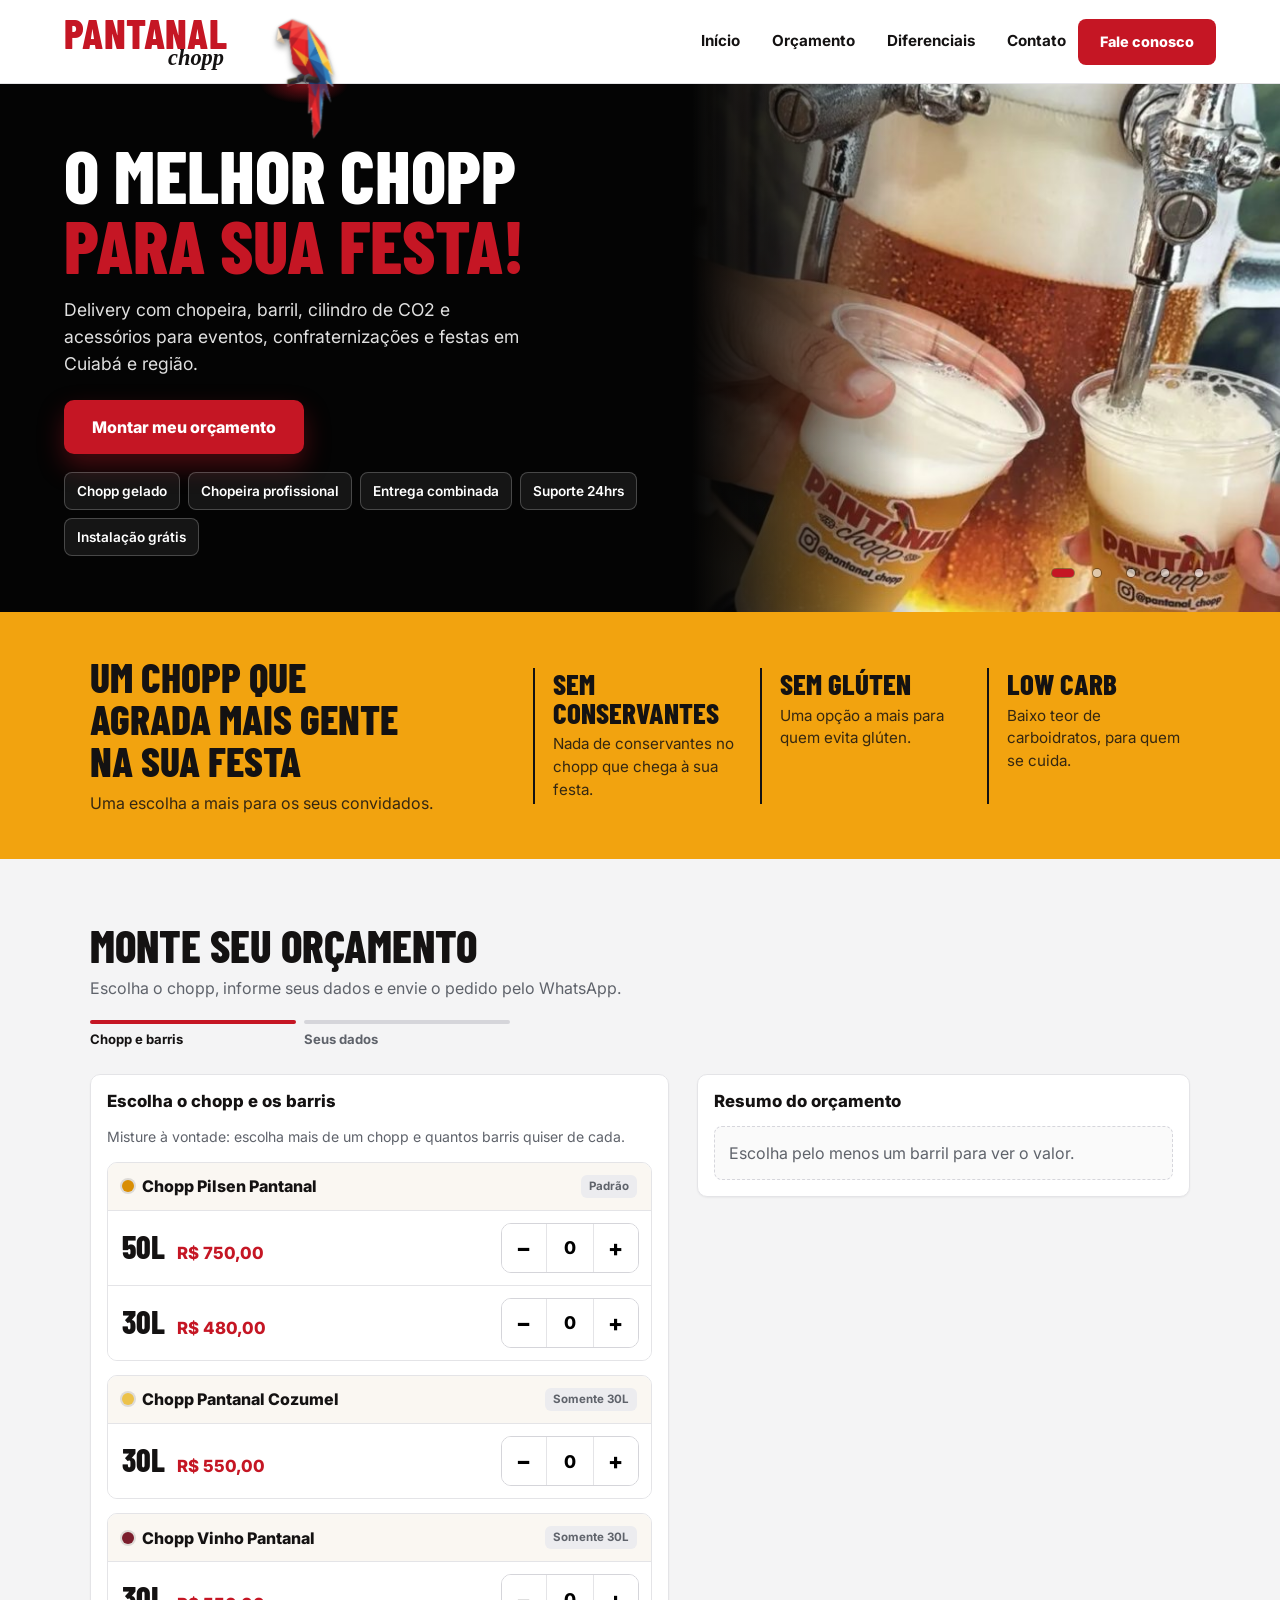
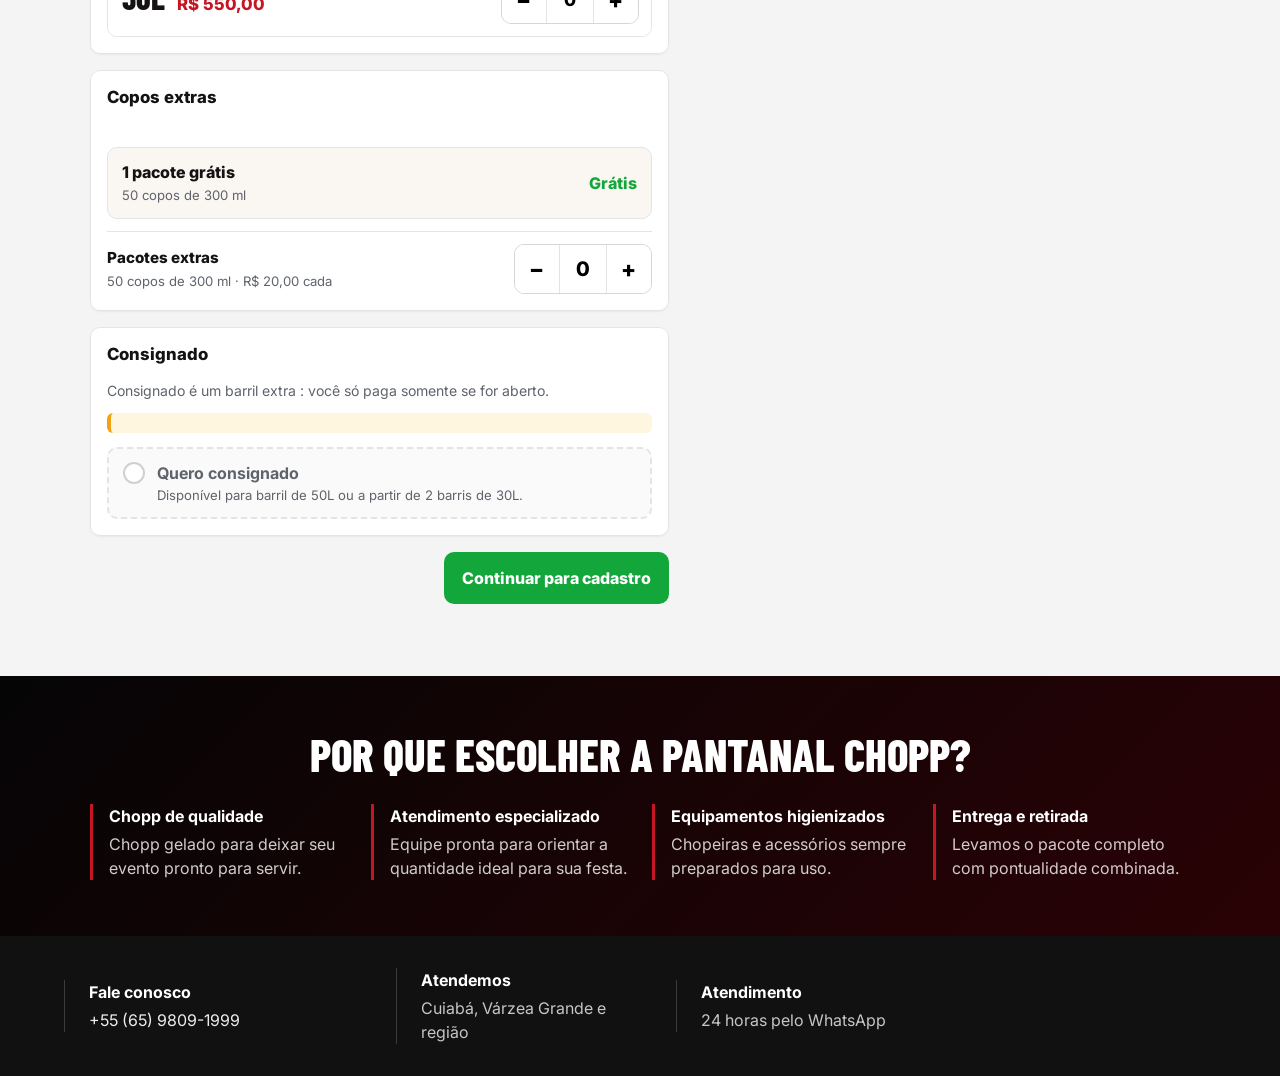
==== commit bd03aaa4: "Atualizando o projeto com novas alterações" ====
--- a/index.html
+++ b/index.html
@@ -229,7 +229,7 @@
   <legend>Copos extras</legend>
 
   <p class="panel-hint">
-    1 pacote com 50 copos de 300 ml já está incluso gratuitamente.
+  
   </p>
 
   <div class="cups-free">
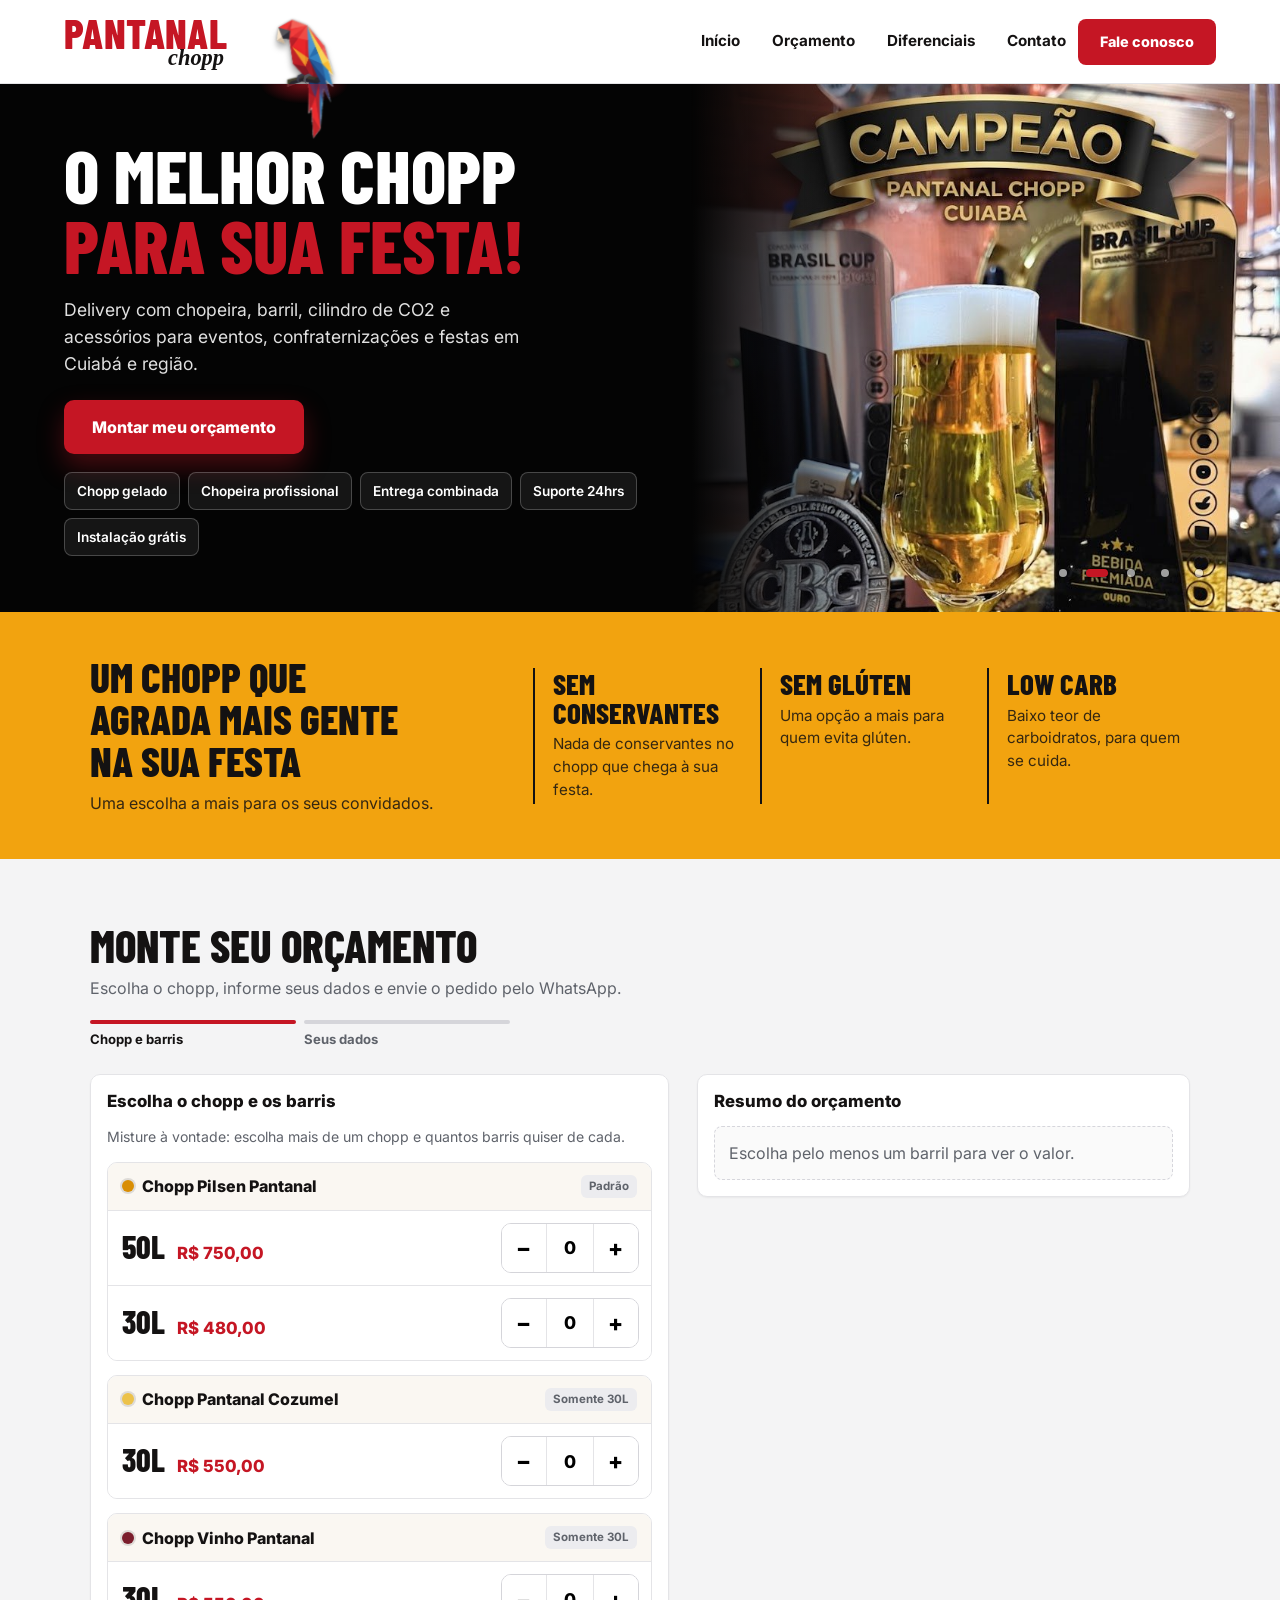
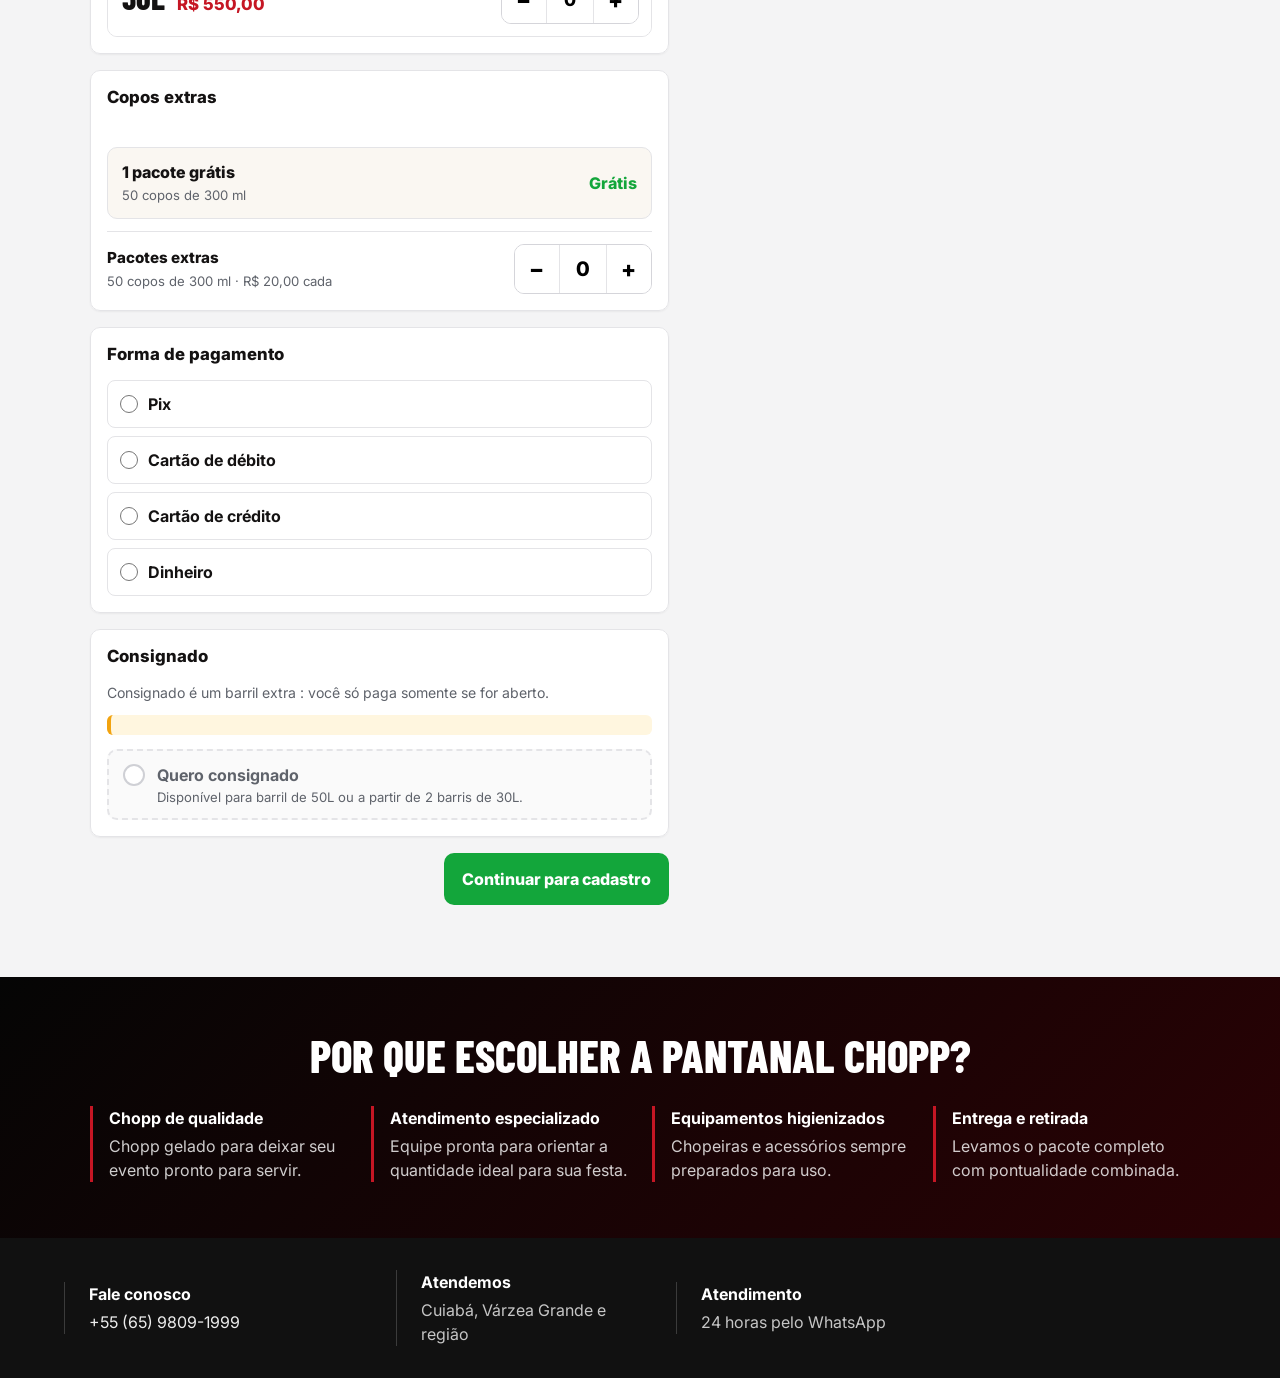
==== commit 2d36eb1a: "Atualizando o projeto com novas alterações" ====
--- a/index.html
+++ b/index.html
@@ -225,64 +225,72 @@
             </fieldset>
 
             <!-- COPOS EXTRAS -->
-<fieldset class="panel cups-panel" id="cupsPanel">
-  <legend>Copos extras</legend>
-
-  <p class="panel-hint">
-  
-  </p>
-
-  <div class="cups-free">
-    <div>
-      <strong>1 pacote grátis</strong>
-      <span>50 copos de 300 ml</span>
-    </div>
-
-    <strong>Grátis</strong>
-  </div>
-
-  <div class="cups-extra-row">
-    <div class="cups-extra-info">
-      <strong>Pacotes extras</strong>
-      <span>50 copos de 300 ml · R$ 20,00 cada</span>
-    </div>
-
-    <div
-      class="quantity-control cups-qty"
-      role="group"
-      aria-label="Quantidade de pacotes de copos extras"
-    >
-      <button
-        type="button"
-        data-target="extra-cups"
-        data-delta="-1"
-        aria-label="Diminuir pacotes de copos extras"
-      >
-        −
-      </button>
-
-      <input
-        id="extra-cups"
-        name="extra-cups"
-        type="number"
-        min="0"
-        max="20"
-        value="0"
-        inputmode="numeric"
-        aria-label="Quantidade de pacotes de copos extras"
-      />
-
-      <button
-        type="button"
-        data-target="extra-cups"
-        data-delta="1"
-        aria-label="Aumentar pacotes de copos extras"
-      >
-        +
-      </button>
-    </div>
-  </div>
-</fieldset>
+            <fieldset class="panel cups-panel" id="cupsPanel">
+              <legend>Copos extras</legend>
+
+              <p class="panel-hint">
+
+              </p>
+
+              <div class="cups-free">
+                <div>
+                  <strong>1 pacote grátis</strong>
+                  <span>50 copos de 300 ml</span>
+                </div>
+
+                <strong>Grátis</strong>
+              </div>
+
+              <div class="cups-extra-row">
+                <div class="cups-extra-info">
+                  <strong>Pacotes extras</strong>
+                  <span>50 copos de 300 ml · R$ 20,00 cada</span>
+                </div>
+
+                <div class="quantity-control cups-qty" role="group" aria-label="Quantidade de pacotes de copos extras">
+                  <button type="button" data-target="extra-cups" data-delta="-1"
+                    aria-label="Diminuir pacotes de copos extras">
+                    −
+                  </button>
+
+                  <input id="extra-cups" name="extra-cups" type="number" min="0" max="20" value="0" inputmode="numeric"
+                    aria-label="Quantidade de pacotes de copos extras" />
+
+                  <button type="button" data-target="extra-cups" data-delta="1"
+                    aria-label="Aumentar pacotes de copos extras">
+                    +
+                  </button>
+                </div>
+              </div>
+            </fieldset>
+
+            <!-- FORMA DE PAGAMENTO -->
+            <fieldset class="panel payment-panel" id="paymentPanel">
+              <legend>Forma de pagamento</legend>
+
+              <div class="payment-options">
+                <label class="payment-option">
+                  <input type="radio" name="payment" value="Pix" required />
+                  <span>Pix</span>
+                </label>
+
+                <label class="payment-option">
+                  <input type="radio" name="payment" value="Cartão de débito" />
+                  <span>Cartão de débito</span>
+                </label>
+
+                <label class="payment-option">
+                  <input type="radio" name="payment" value="Cartão de crédito" />
+                  <span>Cartão de crédito</span>
+                </label>
+
+                <label class="payment-option">
+                  <input type="radio" name="payment" value="Dinheiro" />
+                  <span>Dinheiro</span>
+                </label>
+              </div>
+            </fieldset>
+
 
             <fieldset class="panel consign-panel is-locked" id="consignPanel">
               <legend>Consignado</legend>
@@ -323,7 +331,7 @@
               </div>
             </fieldset>
 
-            
+
 
 
 
--- a/styles.css
+++ b/styles.css
@@ -1752,4 +1752,40 @@
   .cups-qty {
     width: 100%;
   }
+}
+
+/* ---------- Forma de pagamento ---------- */
+
+.payment-options {
+  display: grid;
+  gap: 8px;
+}
+
+.payment-option {
+  display: flex;
+  align-items: center;
+  gap: 10px;
+  min-height: 48px;
+  padding: 10px 12px;
+  border: 1px solid var(--line);
+  border-radius: 8px;
+  background: #fff;
+  cursor: pointer;
+  font-weight: 700;
+}
+
+.payment-option:hover {
+  background: #faf7f2;
+}
+
+.payment-option input {
+  width: 18px;
+  height: 18px;
+  margin: 0;
+  accent-color: var(--red);
+}
+
+.payment-option:has(input:checked) {
+  border-color: var(--red);
+  background: #fff7f7;
 }
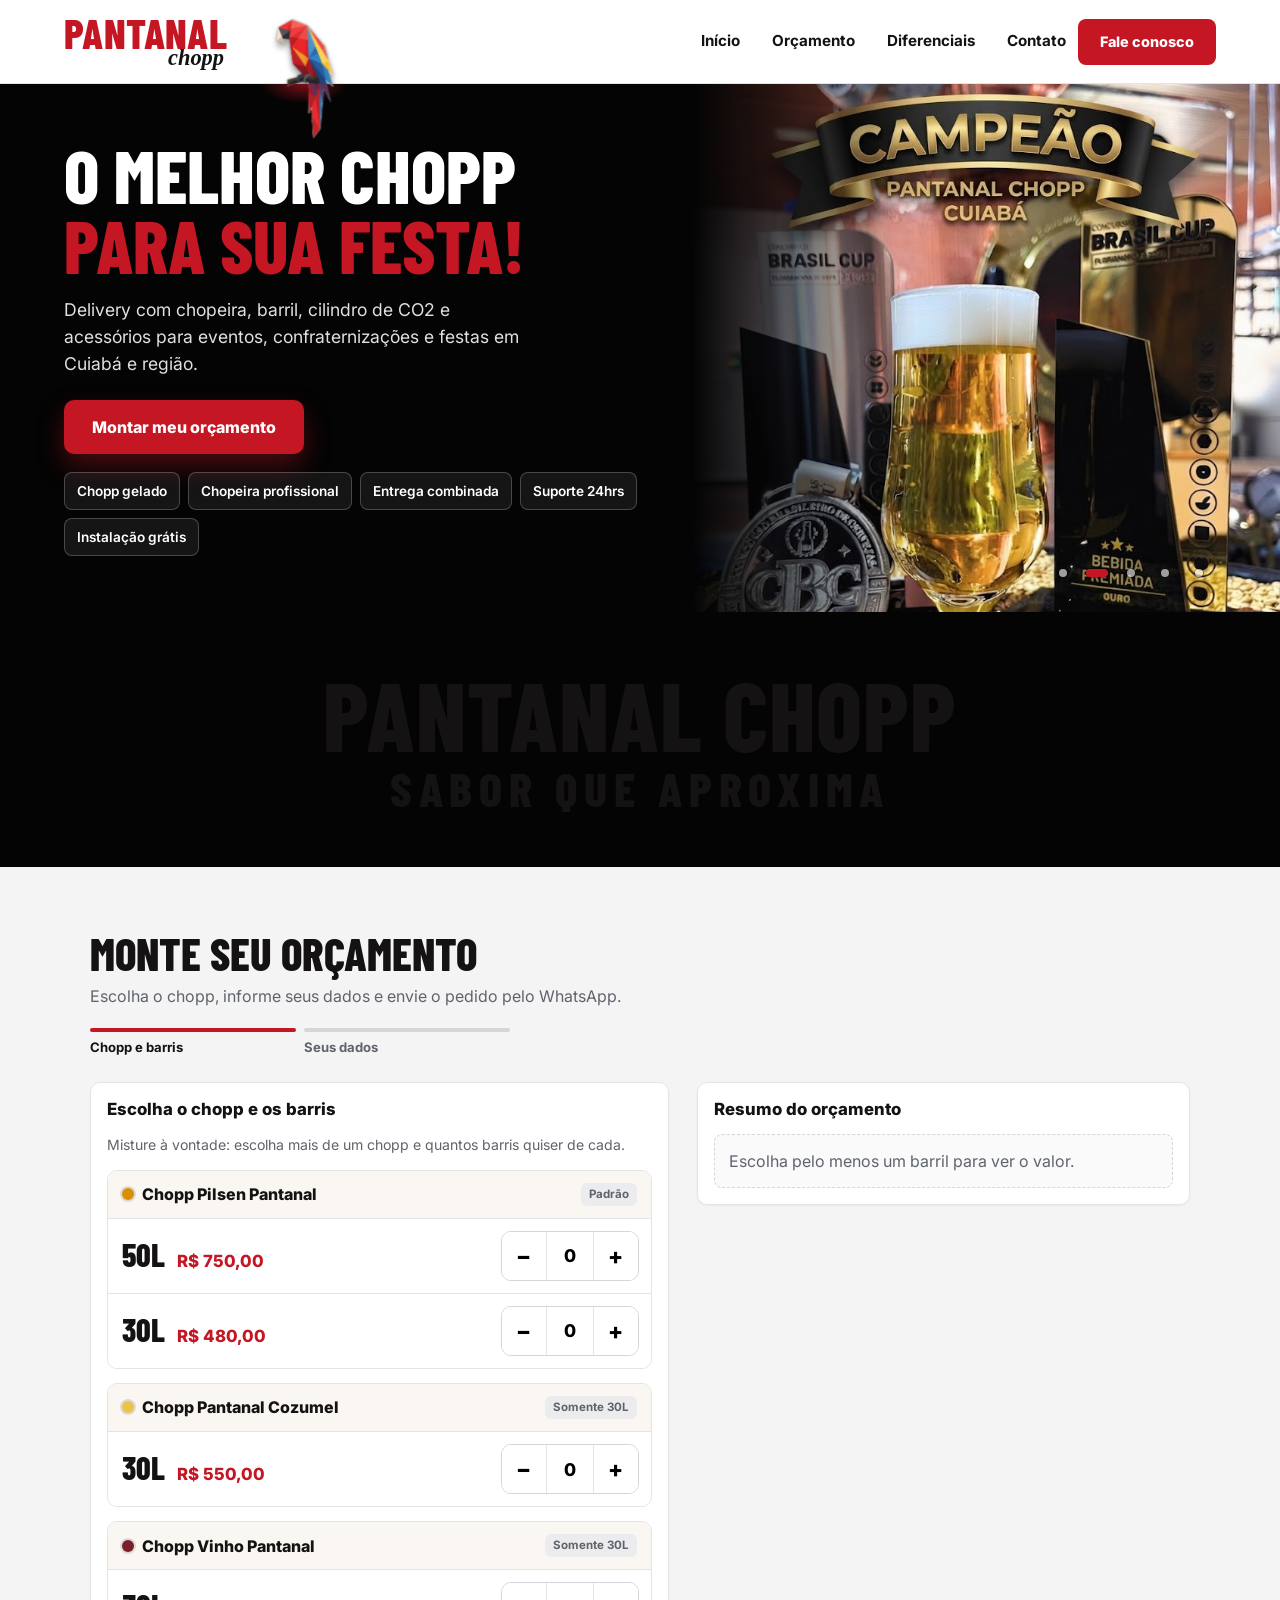
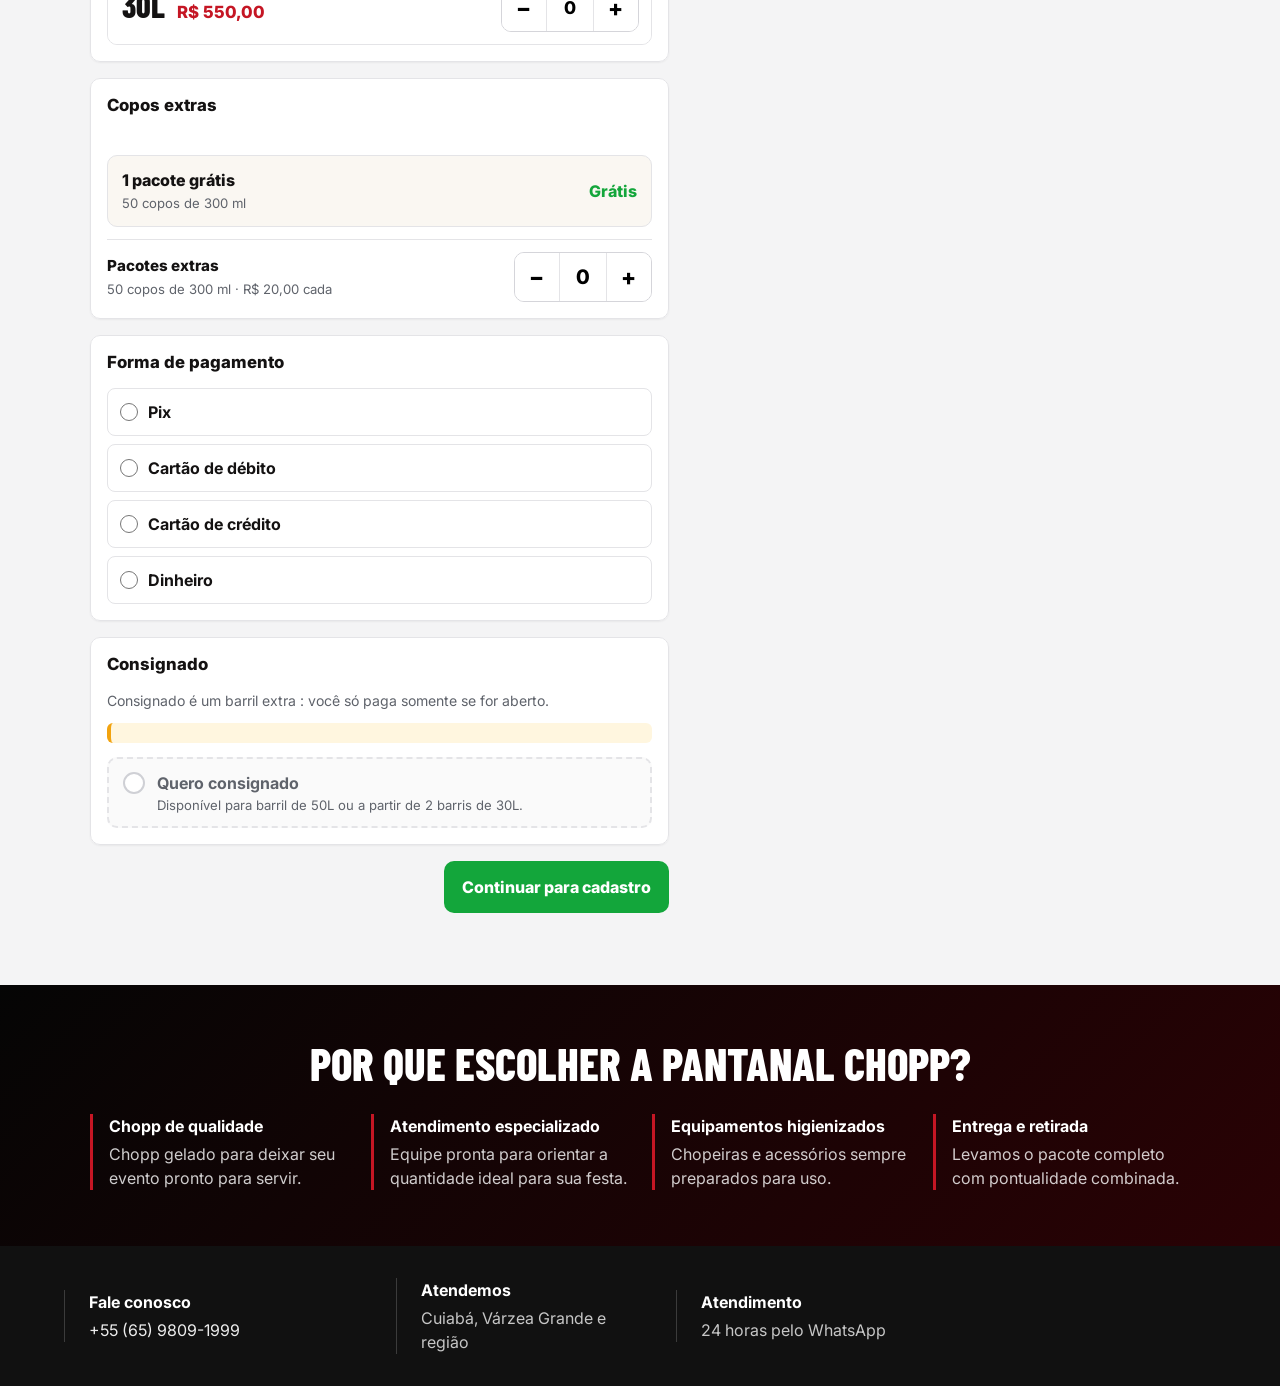
==== commit 6506cf84: "Atualizando o projeto com novas alterações" ====
--- a/index.html
+++ b/index.html
@@ -90,28 +90,11 @@
       </div>
     </section>
 
-    <section class="perks" aria-labelledby="perks-title">
-      <div class="perks-inner">
-        <div class="perks-lead">
-          <h2 id="perks-title">Um chopp que agrada mais gente na sua festa</h2>
-          <p>Uma escolha a mais para os seus convidados.</p>
-        </div>
-
-        <ul class="perks-list">
-          <li>
-            <strong>Sem conservantes</strong>
-            <span>Nada de conservantes no chopp que chega à sua festa.</span>
-          </li>
-          <li>
-            <strong>Sem glúten</strong>
-            <span>Uma opção a mais para quem evita glúten.</span>
-          </li>
-          <li>
-            <strong>Low carb</strong>
-            <span>Baixo teor de carboidratos, para quem se cuida.</span>
-          </li>
-        </ul>
-      </div>
+    <section class="tagline" aria-label="Slogan">
+      <p class="tagline-text">
+        <span class="tagline-brand">Pantanal Chopp</span>
+        <span class="tagline-sub">sabor que aproxima</span>
+      </p>
     </section>
 
     <section class="budget-section" id="orcamento">
--- a/styles.css
+++ b/styles.css
@@ -394,63 +394,59 @@
   font-weight: 600;
 }
 
-/* ---------- Diferenciais ---------- */
-
-.perks {
-  padding: 22px 20px 30px;
-  color: var(--ink);
-  background: var(--amber);
-}
-
-.perks-inner {
-  display: grid;
-  gap: 20px;
-  width: min(1100px, 100%);
-  margin: 0 auto;
-}
-
-.perks h2 {
-  margin: 0;
+/* ---------- Slogan camaleão ---------- */
+
+.tagline {
+  display: grid;
+  place-items: center;
+  padding: 56px 20px;
+  background: var(--night);
+  text-align: center;
+}
+
+.tagline-text {
+  display: grid;
+  gap: 6px;
+  margin: 0;
+  font-family: var(--display);
+  font-weight: 800;
+  line-height: 0.95;
+  text-transform: uppercase;
   text-wrap: balance;
-  font-family: var(--display);
-  font-size: 2.1rem;
-  font-weight: 800;
-  line-height: 1;
-  text-transform: uppercase;
-}
-
-.perks-lead p {
-  margin: 10px 0 0;
-  max-width: 46ch;
-  color: rgba(20, 18, 18, 0.85);
-}
-
-.perks-list {
-  display: grid;
-  margin: 0;
-  padding: 0;
-  list-style: none;
-}
-
-.perks-list li {
-  padding: 14px 0;
-  border-top: 2px solid var(--ink);
-}
-
-.perks-list strong {
-  display: block;
-  font-family: var(--display);
-  font-size: 1.8rem;
-  font-weight: 800;
-  line-height: 1;
-  text-transform: uppercase;
-}
-
-.perks-list span {
-  display: block;
-  margin-top: 6px;
-  color: rgba(20, 18, 18, 0.85);
-  font-size: 0.95rem;
+  animation: chameleon 9s ease-in-out infinite;
+}
+
+.tagline-brand {
+  font-size: clamp(2.8rem, 12vw, 6rem);
+  letter-spacing: 0.01em;
+}
+
+.tagline-sub {
+  font-size: clamp(1.4rem, 6vw, 3rem);
+  letter-spacing: 0.14em;
+}
+
+@keyframes chameleon {
+  0%,
+  100% {
+    color: var(--amber);
+    text-shadow: 0 0 28px rgba(242, 163, 15, 0.45);
+  }
+  33% {
+    color: #e5232f;
+    text-shadow: 0 0 28px rgba(229, 35, 47, 0.45);
+  }
+  66% {
+    color: #1fd14f;
+    text-shadow: 0 0 28px rgba(31, 209, 79, 0.45);
+  }
+}
+
+@media (prefers-reduced-motion: reduce) {
+  .tagline-text {
+    animation: none;
+    color: var(--amber);
+  }
 }
 
 /* ---------- Orçamento ---------- */
@@ -1521,31 +1517,6 @@
     font-size: 1.1rem;
   }
 
-  .perks {
-    padding: 44px var(--pad);
-  }
-
-  .perks-inner {
-    grid-template-columns: minmax(0, 1fr) minmax(0, 1.7fr);
-    align-items: center;
-    gap: 56px;
-  }
-
-  .perks h2 {
-    font-size: 2.6rem;
-  }
-
-  .perks-list {
-    grid-template-columns: repeat(3, minmax(0, 1fr));
-    gap: 24px;
-  }
-
-  .perks-list li {
-    padding: 2px 0 2px 18px;
-    border-top: 0;
-    border-left: 2px solid var(--ink);
-  }
-
   .budget-section {
     padding: 64px var(--pad) 72px;
   }
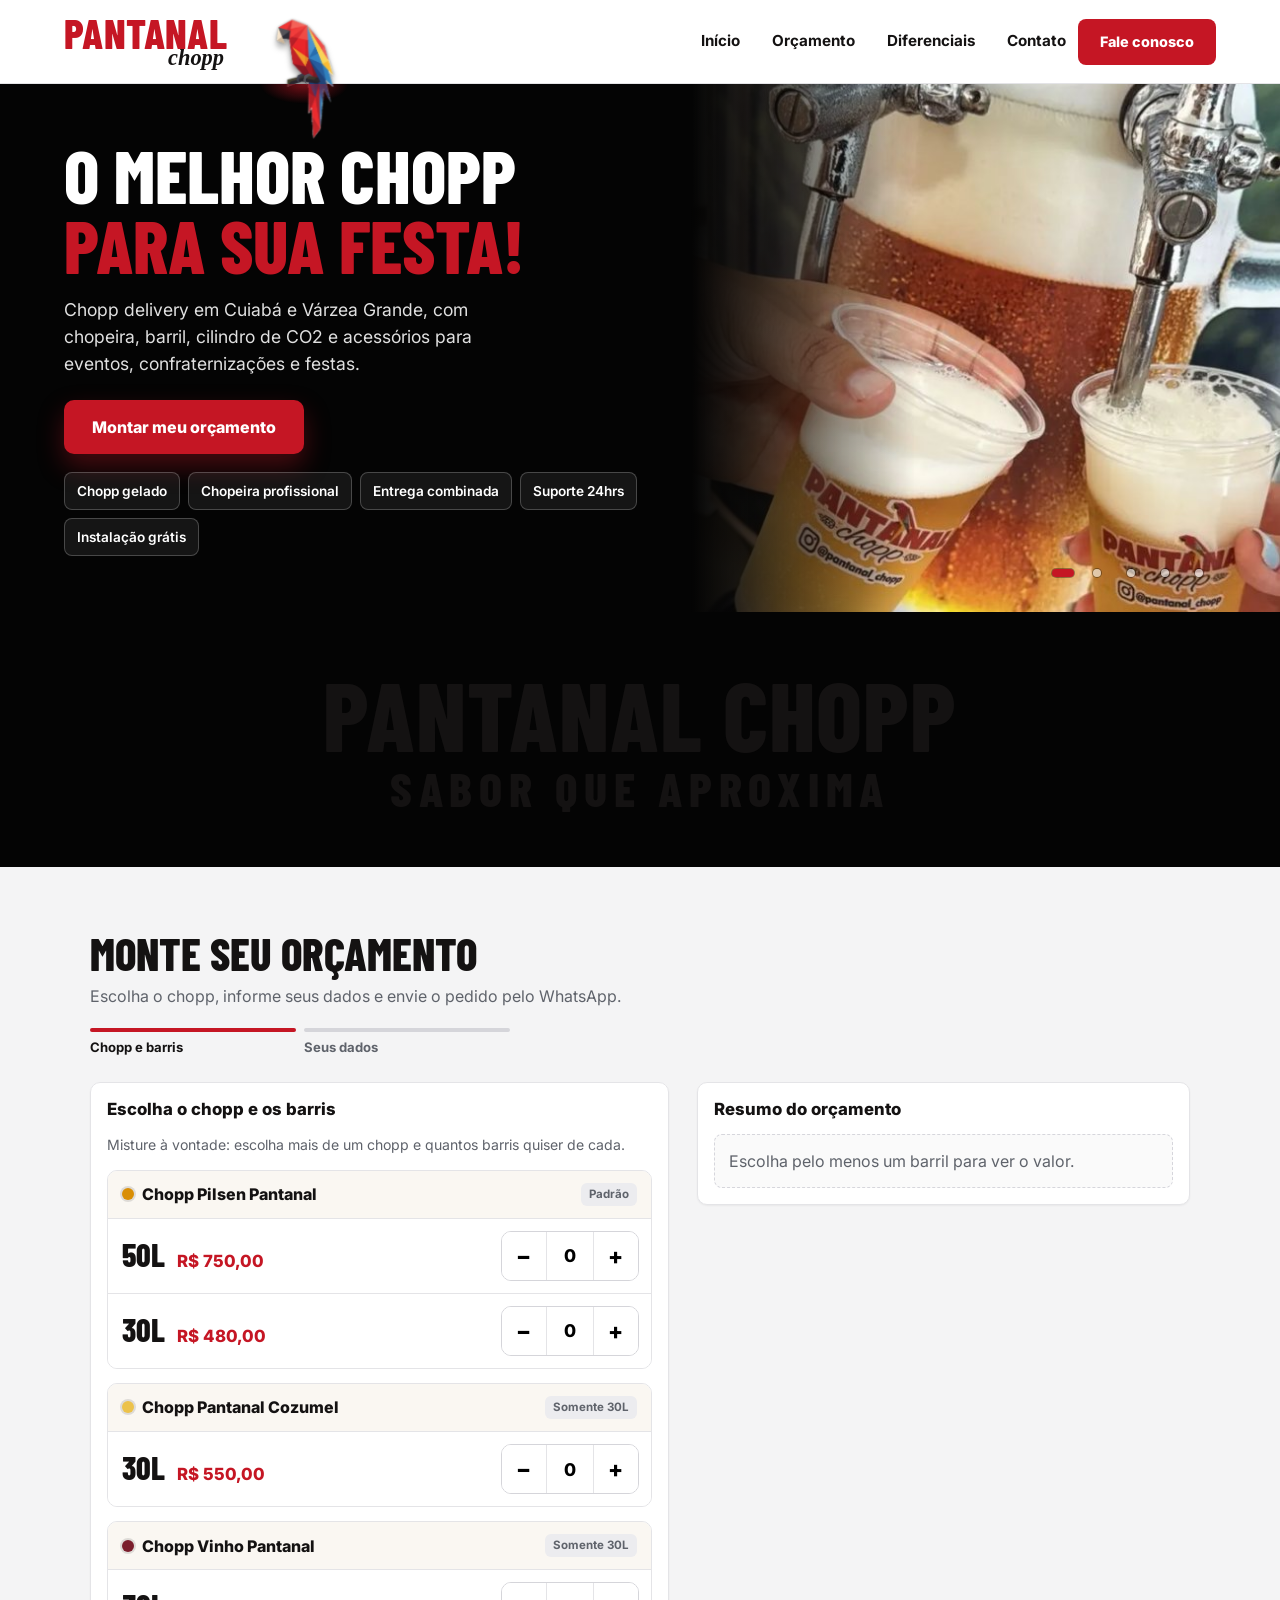
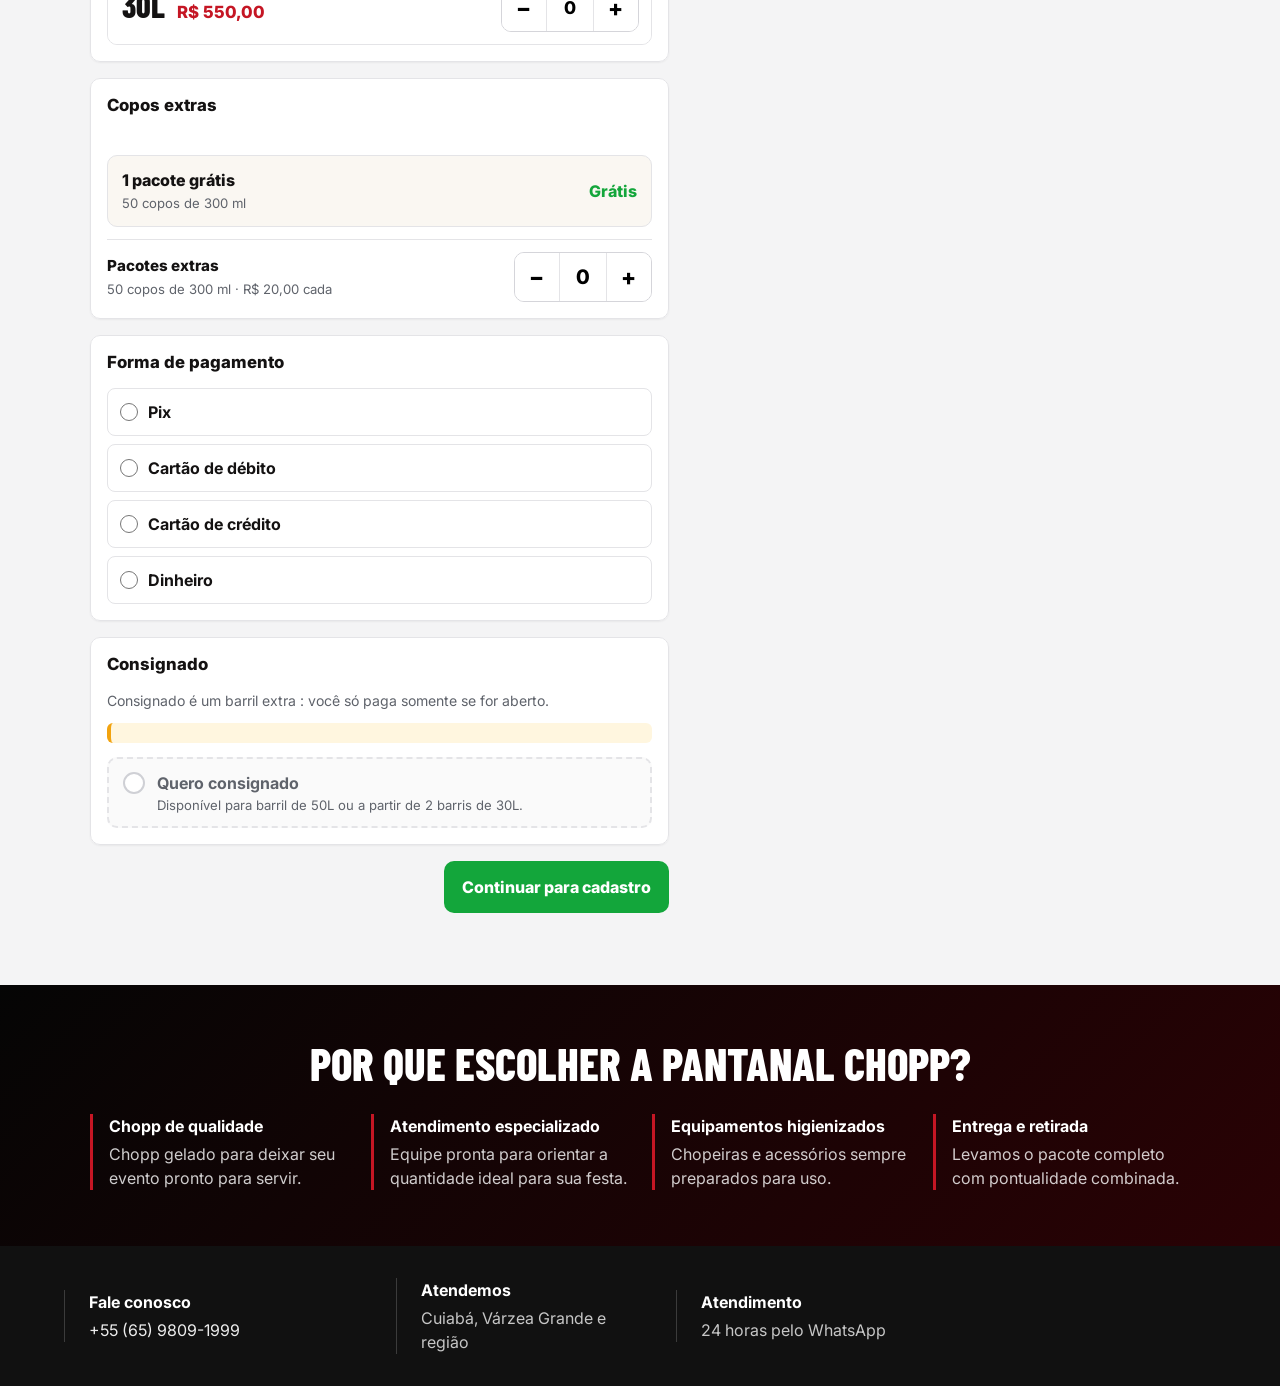
==== commit 3a88aedb: "Atualizando o projeto com novas alterações" ====
--- a/index.html
+++ b/index.html
@@ -5,7 +5,28 @@
   <meta charset="UTF-8" />
   <meta name="viewport" content="width=device-width, initial-scale=1.0, viewport-fit=cover" />
   <meta name="theme-color" content="#040404" />
-  <title>Pantanal Chopp | Orçamento via WhatsApp</title>
+  <title>Chopp delivery em Cuiabá e Várzea Grande | Pantanal Chopp</title>
+  <meta name="description" content="Chopp delivery em Cuiabá e Várzea Grande: barril de 30L e 50L, chopeira, CO2 e instalação grátis para festas e eventos. Monte seu orçamento e peça pelo WhatsApp." />
+  <link rel="canonical" href="https://barrildourado.com.br/" />
+  <meta property="og:type" content="website" />
+  <meta property="og:locale" content="pt_BR" />
+  <meta property="og:title" content="Chopp delivery em Cuiabá e Várzea Grande | Pantanal Chopp" />
+  <meta property="og:description" content="Barril, chopeira e CO2 entregues na sua festa em Cuiabá e Várzea Grande. Monte seu orçamento pelo site." />
+  <meta property="og:url" content="https://barrildourado.com.br/" />
+  <script type="application/ld+json">
+  {
+    "@context": "https://schema.org",
+    "@type": "LocalBusiness",
+    "name": "Pantanal Chopp",
+    "url": "https://barrildourado.com.br/",
+    "description": "Chopp delivery com chopeira, barril e cilindro de CO2 para festas e eventos em Cuiabá e Várzea Grande.",
+    "areaServed": [
+      { "@type": "City", "name": "Cuiabá" },
+      { "@type": "City", "name": "Várzea Grande" }
+    ],
+    "openingHours": "Mo-Su 00:00-23:59"
+  }
+  </script>
   <link rel="preconnect" href="https://fonts.googleapis.com" />
   <link rel="preconnect" href="https://fonts.gstatic.com" crossorigin />
   <link
@@ -74,8 +95,8 @@
       <div class="hero-content">
         <h1>O melhor chopp <span>para sua festa!</span></h1>
         <p>
-          Delivery com chopeira, barril, cilindro de CO2 e acessórios para eventos,
-          confraternizações e festas em Cuiabá e região.
+          Chopp delivery em Cuiabá e Várzea Grande, com chopeira, barril, cilindro de CO2
+          e acessórios para eventos, confraternizações e festas.
         </p>
 
         <a class="hero-cta" href="#orcamento">Montar meu orçamento</a>
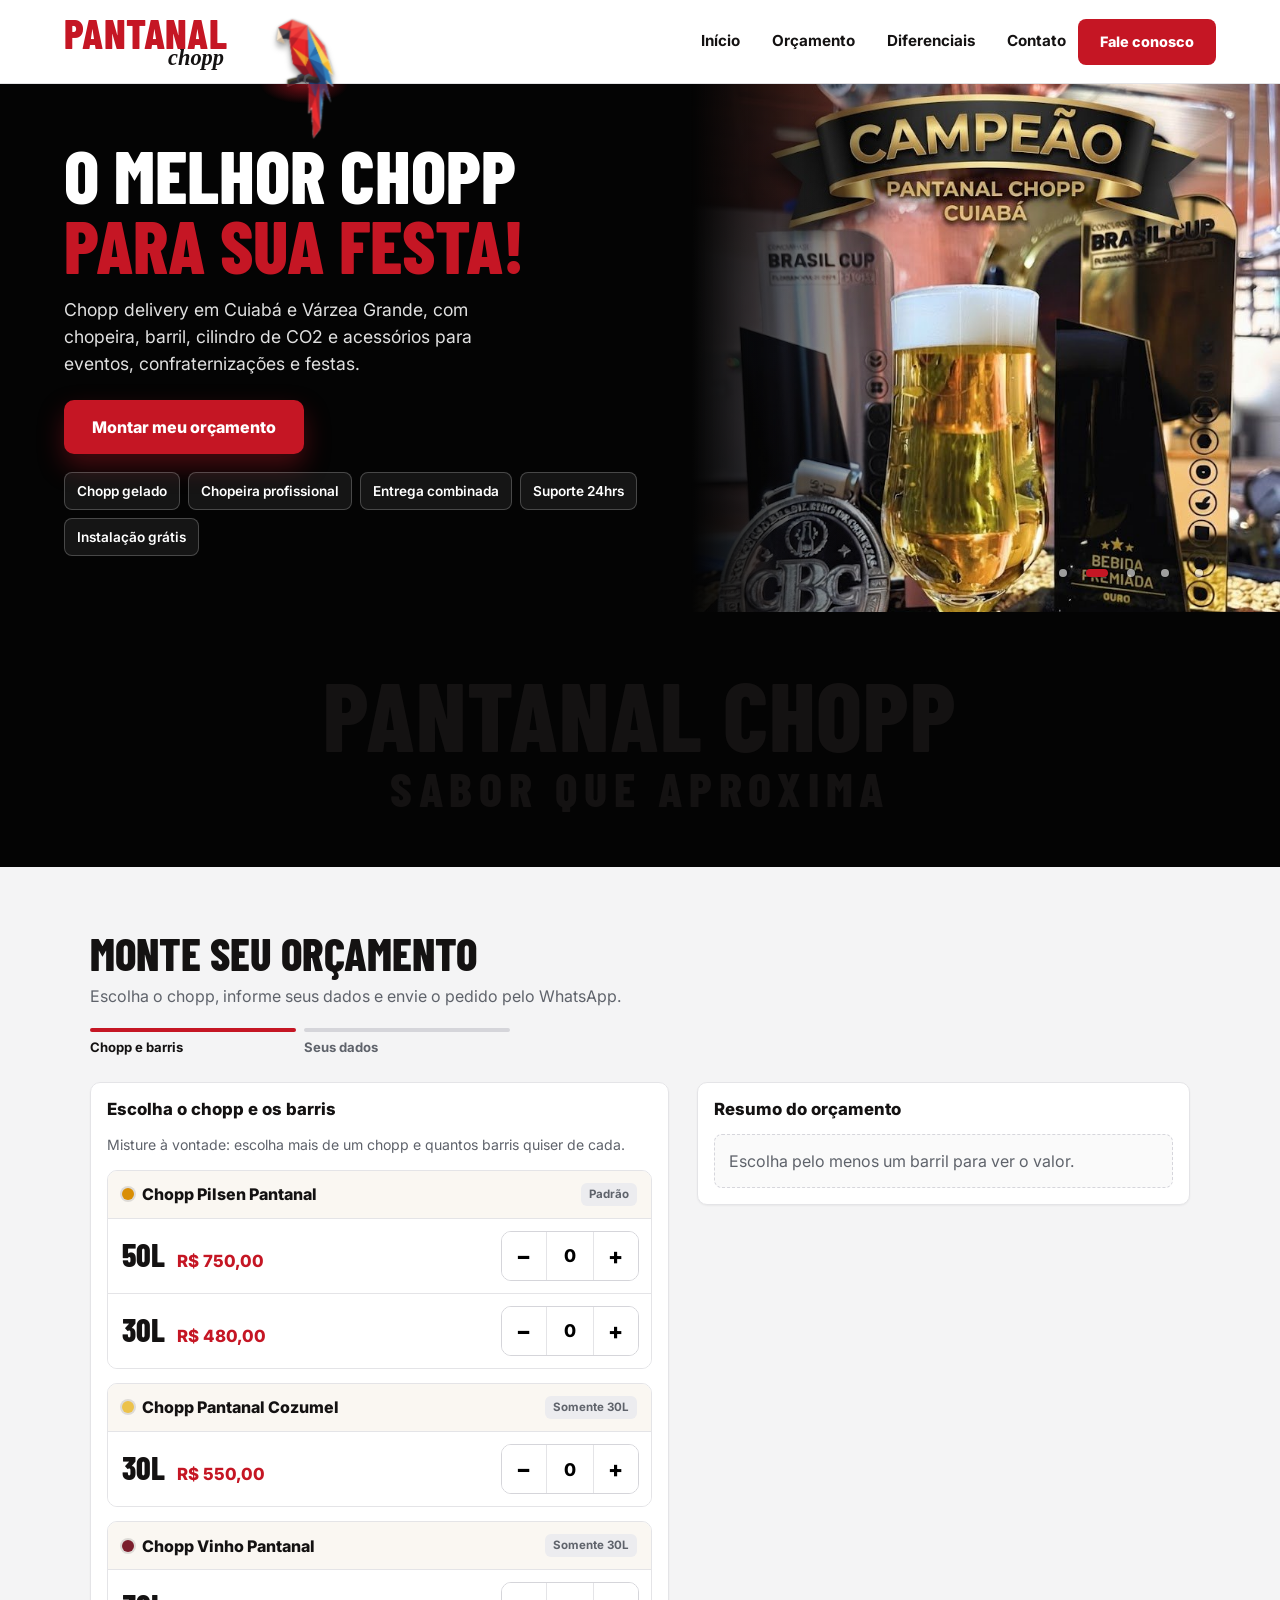
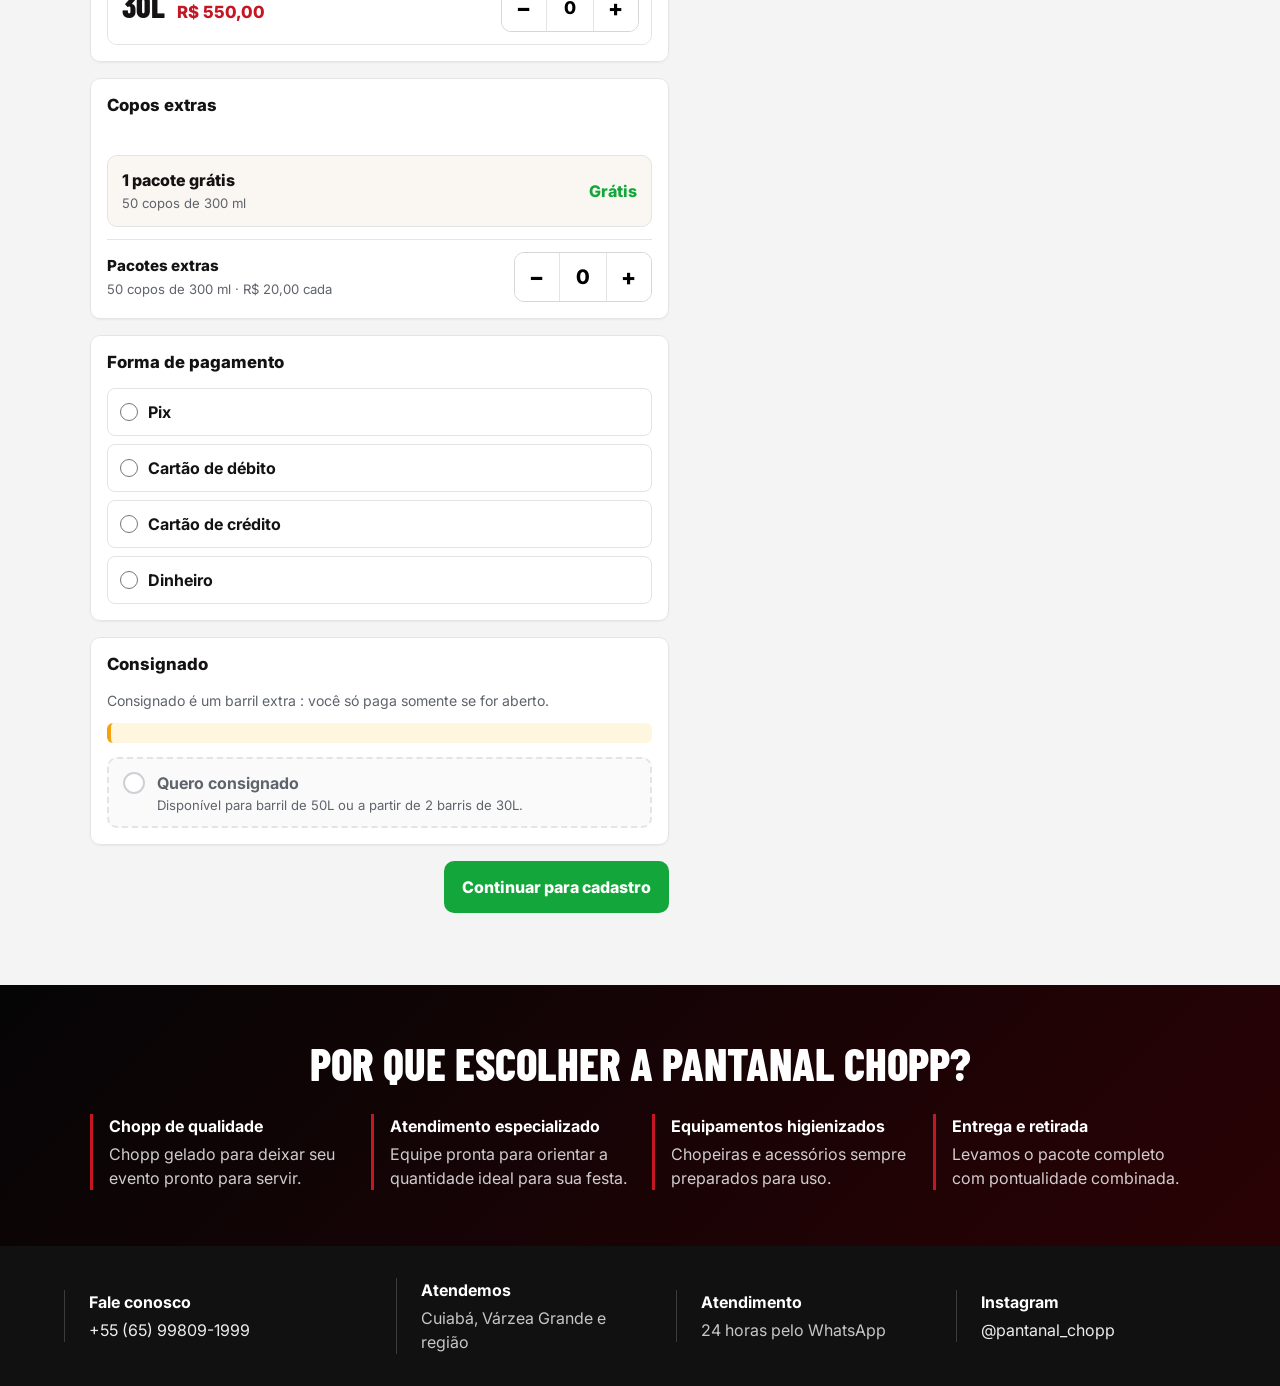
==== commit 876522de: "html atualizado" ====
--- a/index.html
+++ b/index.html
@@ -20,6 +20,7 @@
     "name": "Pantanal Chopp",
     "url": "https://barrildourado.com.br/",
     "description": "Chopp delivery com chopeira, barril e cilindro de CO2 para festas e eventos em Cuiabá e Várzea Grande.",
+    "sameAs": ["https://www.instagram.com/pantanal_chopp/"],
     "areaServed": [
       { "@type": "City", "name": "Cuiabá" },
       { "@type": "City", "name": "Várzea Grande" }
@@ -489,7 +490,7 @@
 
     <div>
       <strong>Fale conosco</strong>
-      <a href="https://wa.me/556598091999" target="_blank" rel="noopener">+55 (65) 9809-1999</a>
+      <a href="https://wa.me/5565998091999" target="_blank" rel="noopener">+55 (65) 99809-1999</a>
     </div>
 
     <div>
@@ -502,6 +503,11 @@
       <p>24 horas pelo WhatsApp</p>
     </div>
 
+    <div>
+      <strong>Instagram</strong>
+      <a href="https://www.instagram.com/pantanal_chopp/" target="_blank" rel="noopener me">@pantanal_chopp</a>
+    </div>
+
   </footer>
 
   <script src="script.js"></script>
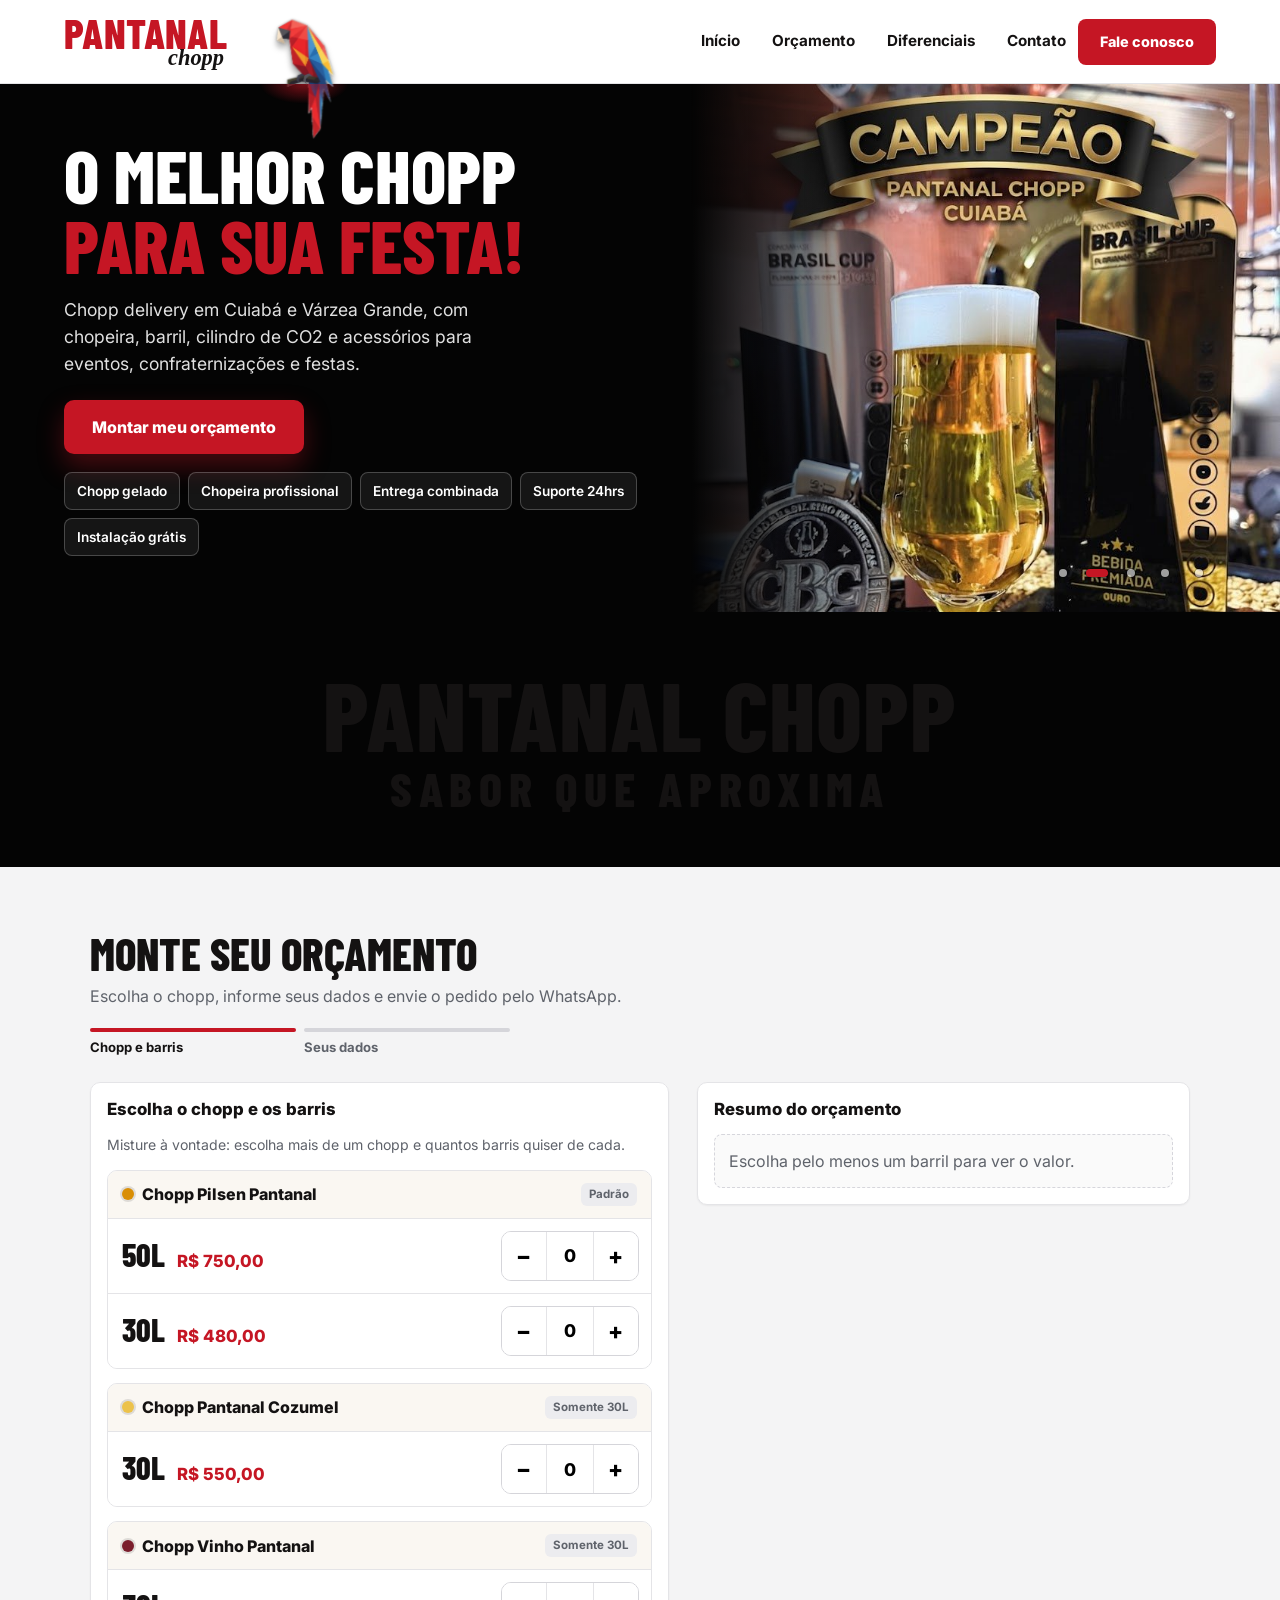
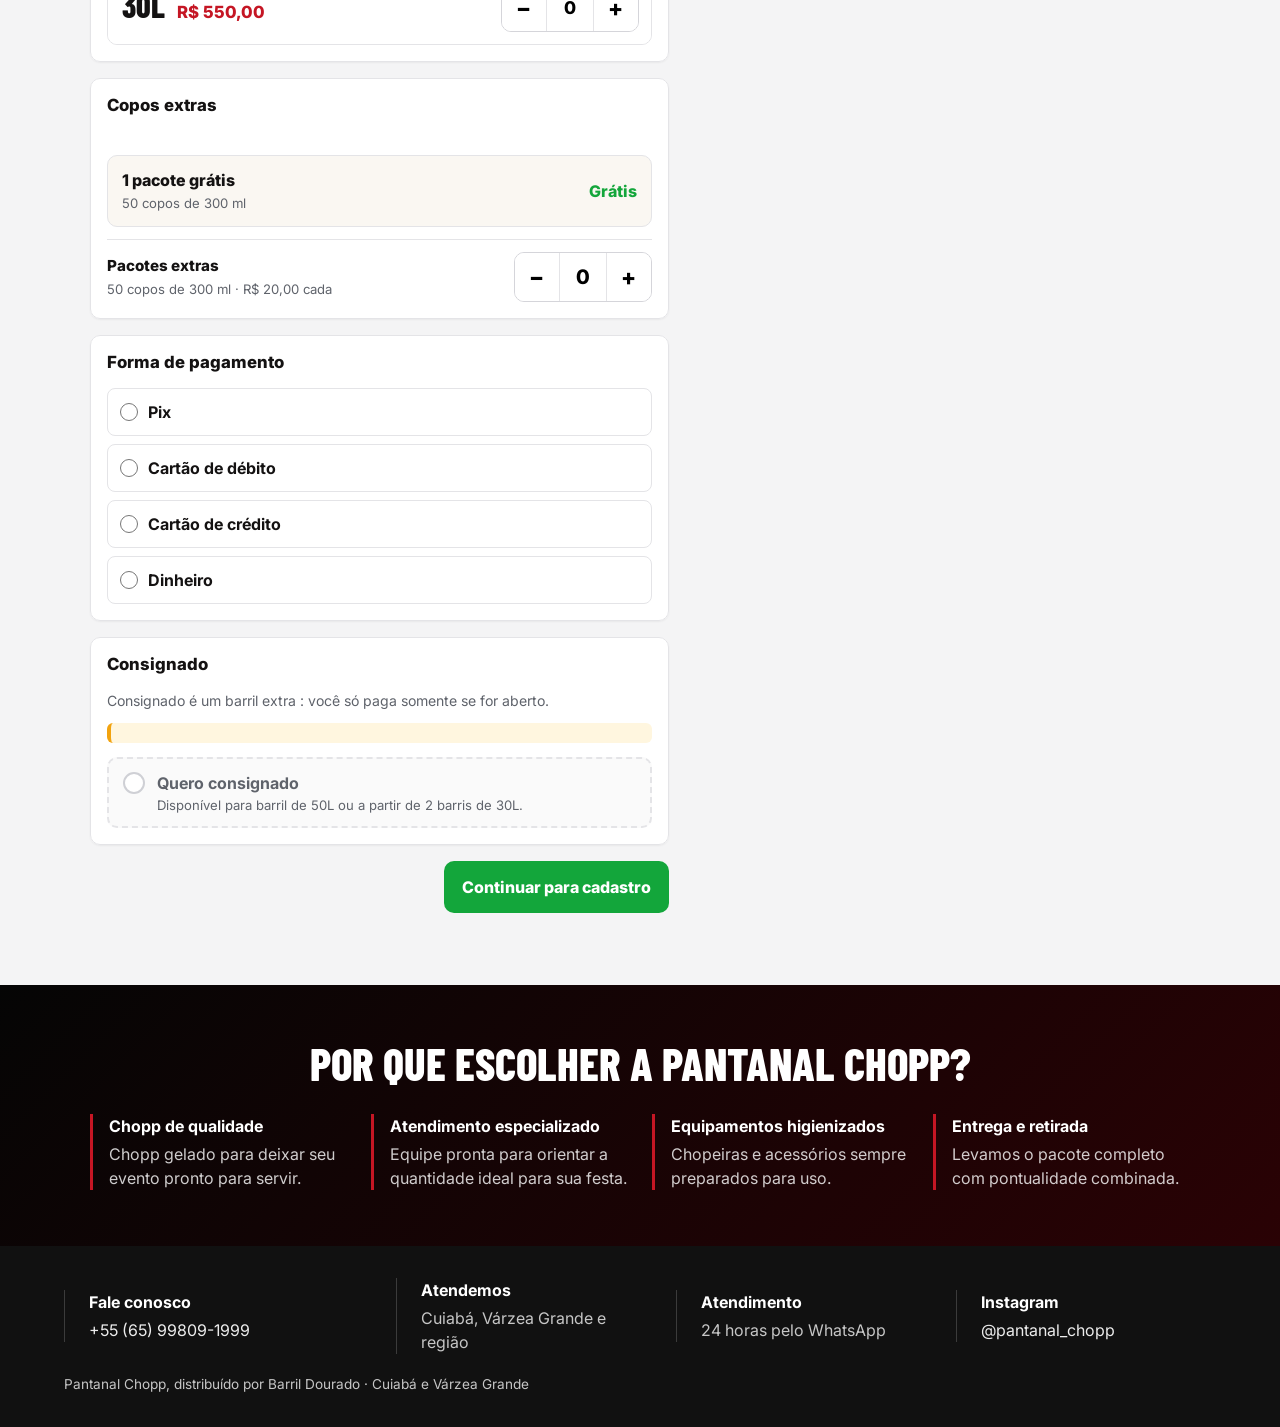
==== commit 7b50a56f: "html atualizado" ====
--- a/index.html
+++ b/index.html
@@ -5,20 +5,21 @@
   <meta charset="UTF-8" />
   <meta name="viewport" content="width=device-width, initial-scale=1.0, viewport-fit=cover" />
   <meta name="theme-color" content="#040404" />
-  <title>Chopp delivery em Cuiabá e Várzea Grande | Pantanal Chopp</title>
-  <meta name="description" content="Chopp delivery em Cuiabá e Várzea Grande: barril de 30L e 50L, chopeira, CO2 e instalação grátis para festas e eventos. Monte seu orçamento e peça pelo WhatsApp." />
-  <link rel="canonical" href="https://barrildourado.com.br/" />
+  <title>Pantanal Chopp | Barril Dourado – Chopp delivery em Cuiabá e Várzea Grande</title>
+  <meta name="description" content="Chopp delivery em Cuiabá e Várzea Grande com Pantanal Chopp e Barril Dourado: barril, chopeira e CO2 para festas. Monte seu orçamento e peça pelo WhatsApp." />
+  <link rel="canonical" href="https://www.barrildourado.com.br/" />
   <meta property="og:type" content="website" />
   <meta property="og:locale" content="pt_BR" />
-  <meta property="og:title" content="Chopp delivery em Cuiabá e Várzea Grande | Pantanal Chopp" />
+  <meta property="og:title" content="Pantanal Chopp | Barril Dourado – Chopp delivery em Cuiabá e Várzea Grande" />
   <meta property="og:description" content="Barril, chopeira e CO2 entregues na sua festa em Cuiabá e Várzea Grande. Monte seu orçamento pelo site." />
-  <meta property="og:url" content="https://barrildourado.com.br/" />
+  <meta property="og:url" content="https://www.barrildourado.com.br/" />
   <script type="application/ld+json">
   {
     "@context": "https://schema.org",
     "@type": "LocalBusiness",
     "name": "Pantanal Chopp",
-    "url": "https://barrildourado.com.br/",
+    "alternateName": "Barril Dourado",
+    "url": "https://www.barrildourado.com.br/",
     "description": "Chopp delivery com chopeira, barril e cilindro de CO2 para festas e eventos em Cuiabá e Várzea Grande.",
     "sameAs": ["https://www.instagram.com/pantanal_chopp/"],
     "areaServed": [
@@ -58,7 +59,7 @@
     </nav>
 
     <div class="header-actions">
-      <a class="header-whatsapp" href="https://wa.me/5565993307137" target="_blank" rel="noopener">
+      <a class="header-whatsapp" href="https://wa.me/556598091999" target="_blank" rel="noopener">
         <span class="label-long">Fale conosco</span><span class="label-short">WhatsApp</span>
       </a>
       <button class="menu-toggle" id="menuToggle" type="button" aria-label="Abrir menu" aria-expanded="false"
@@ -508,6 +509,10 @@
       <a href="https://www.instagram.com/pantanal_chopp/" target="_blank" rel="noopener me">@pantanal_chopp</a>
     </div>
 
+    <p style="grid-column: 1 / -1; margin: 0; font-size: 0.85rem;">
+      Pantanal Chopp, distribuído por Barril Dourado · Cuiabá e Várzea Grande
+    </p>
+
   </footer>
 
   <script src="script.js"></script>
